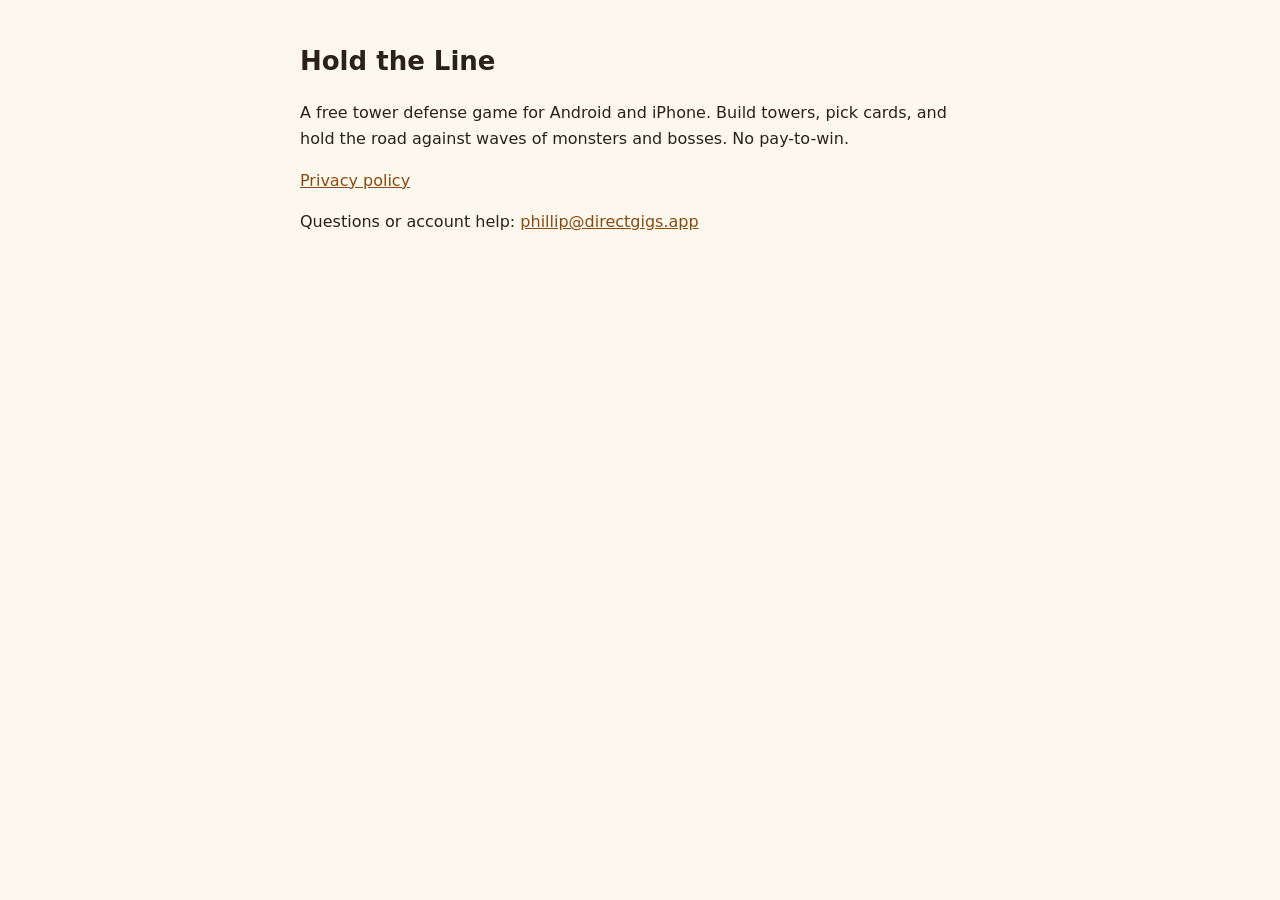
==== index.html @ 15d2a381 "Privacy policy: World chat, bug reports, transfer codes; add a home page Co-Authored-By: Claude Opus" ====
<!doctype html>
<html lang="en">
<head>
<meta charset="utf-8">
<meta name="viewport" content="width=device-width, initial-scale=1">
<title>Hold the Line</title>
<style>
  body { margin: 0; background: #fdf8ee; color: #2b2118; font: 16px/1.6 system-ui, sans-serif; }
  main { max-width: 680px; margin: 0 auto; padding: 24px 16px 48px; }
  h1 { font-size: 26px; }
  a { color: #8a4b12; }
</style>
</head>
<body>
<main>
<h1>Hold the Line</h1>
<p>A free tower defense game for Android and iPhone. Build towers, pick cards, and hold the road against waves of monsters and bosses. No pay-to-win.</p>
<p><a href="privacy.html">Privacy policy</a></p>
<p>Questions or account help: <a href="mailto:phillip@directgigs.app">phillip@directgigs.app</a></p>
</main>
</body>
</html>
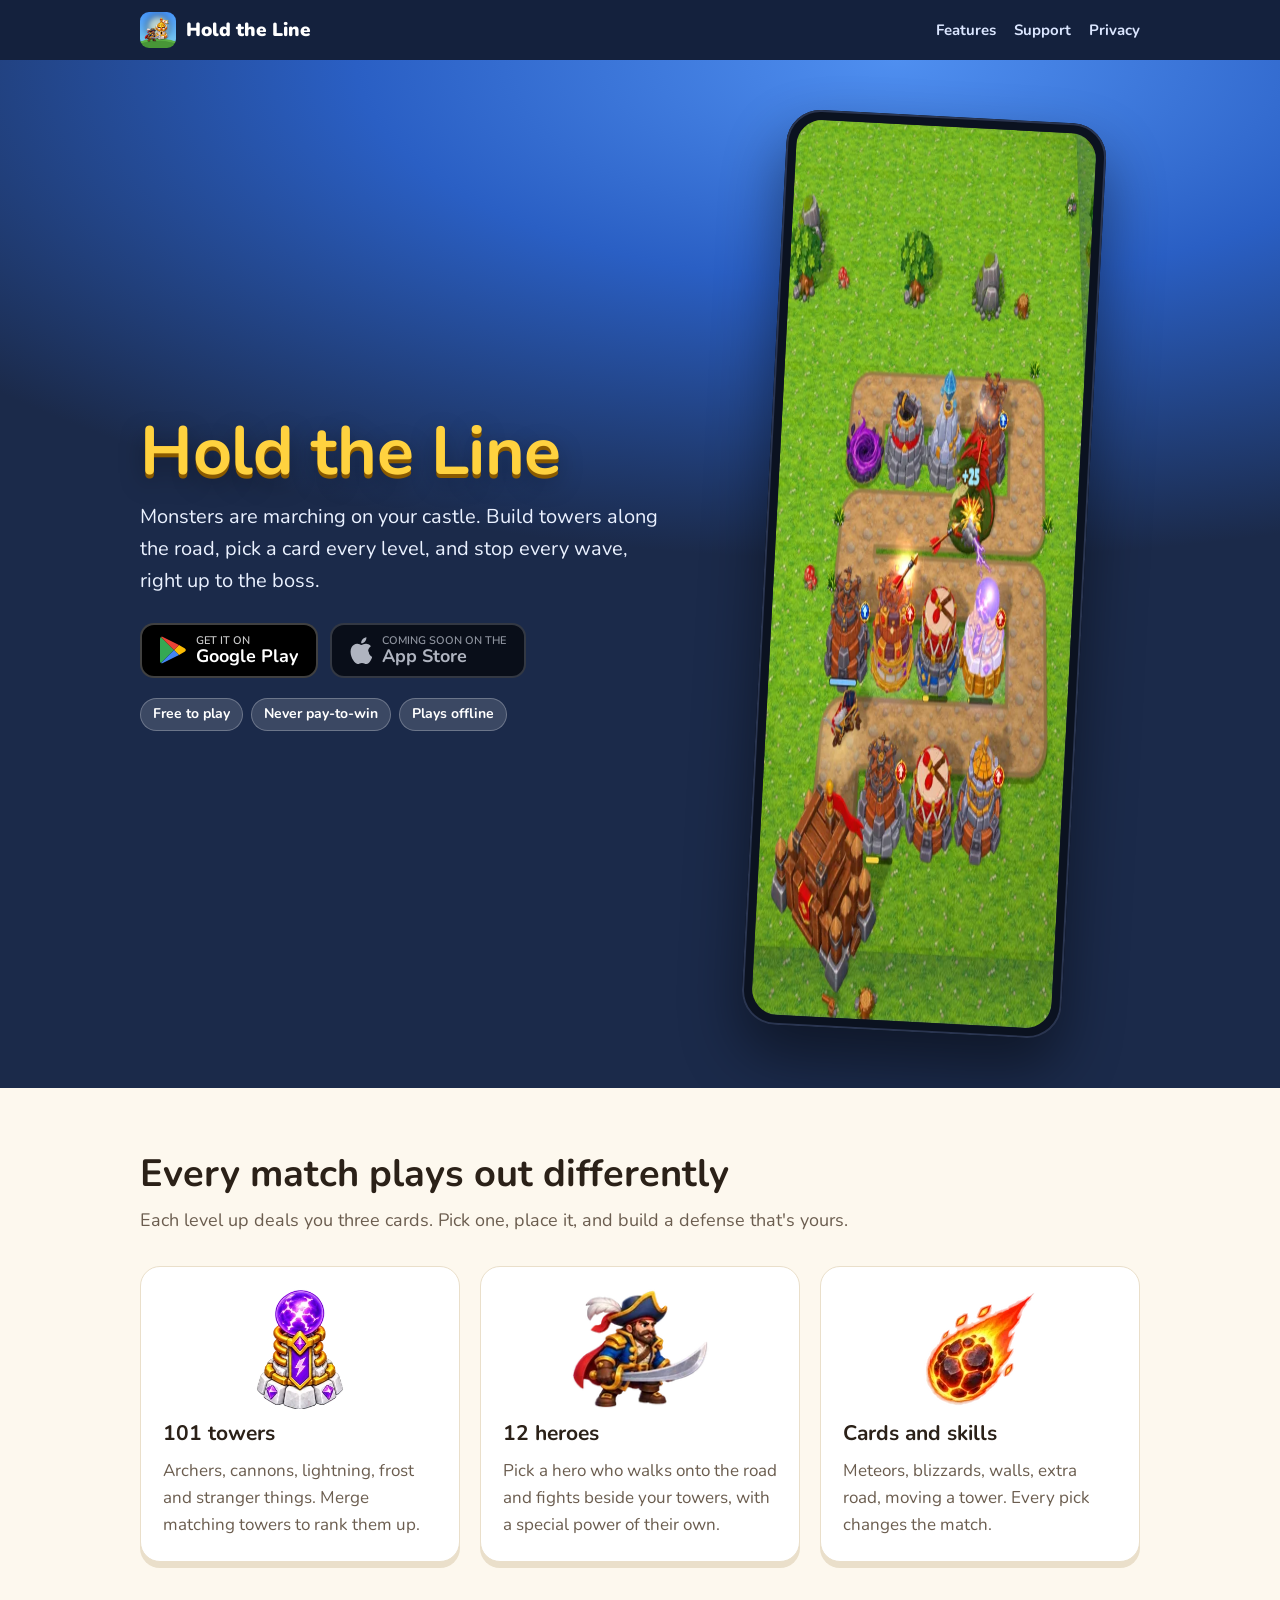
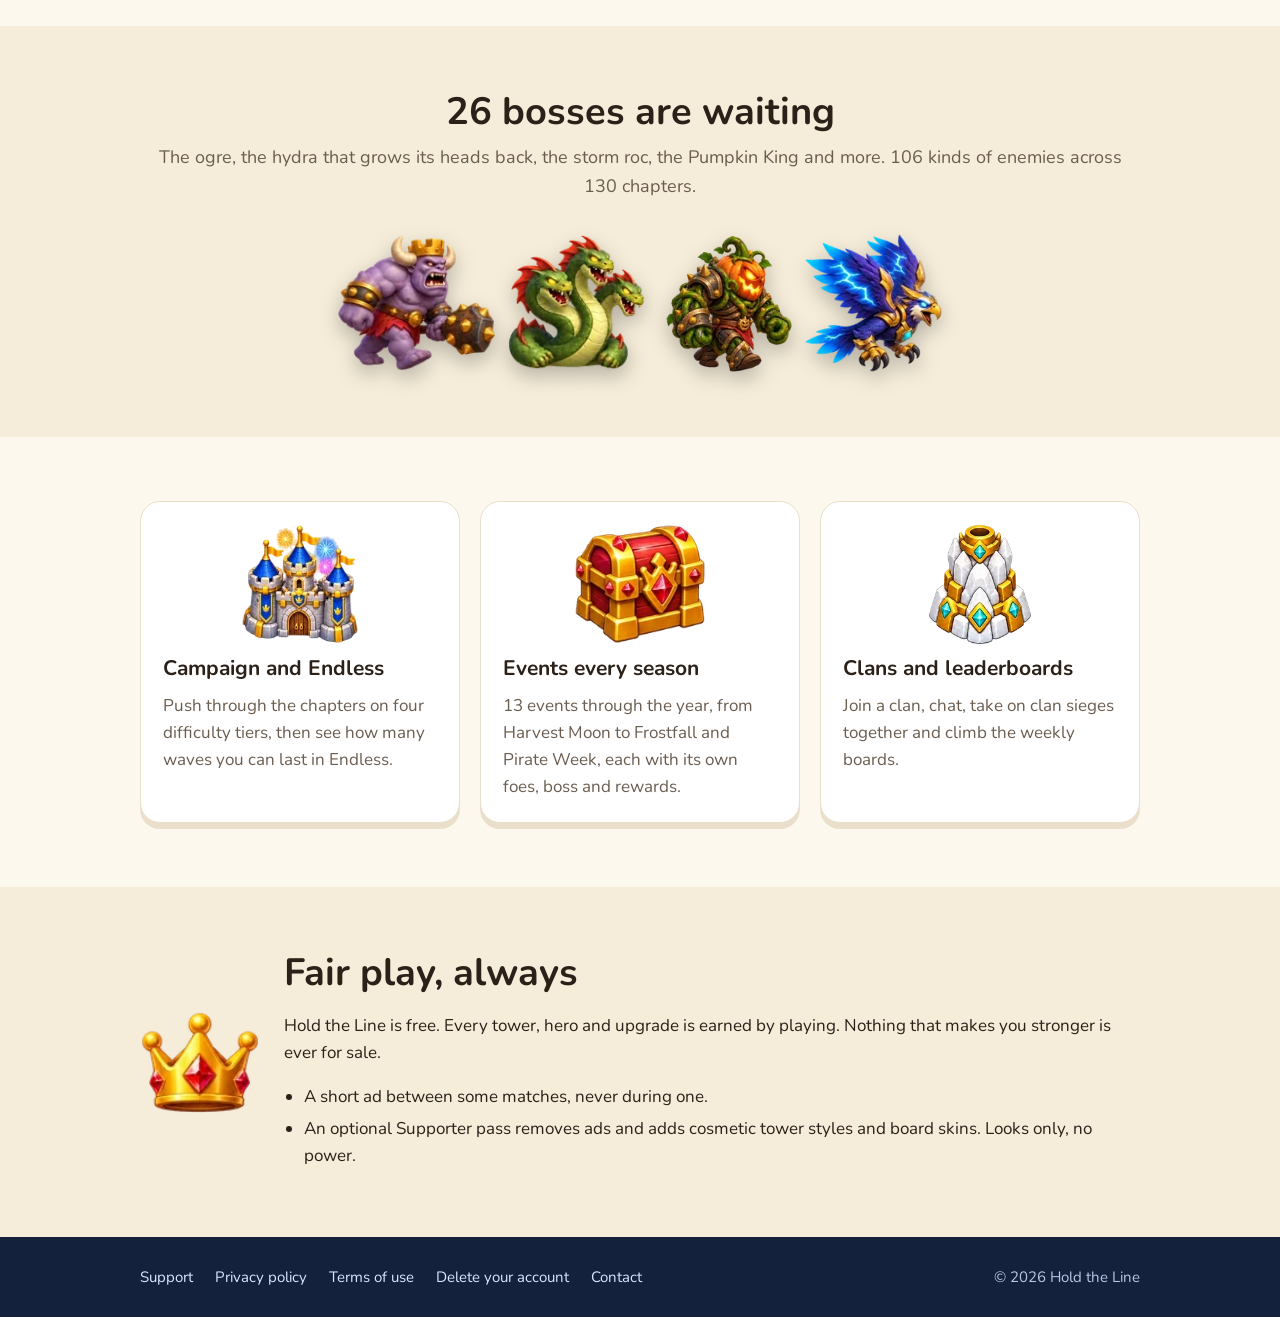
==== commit fb3216eb: "Game website: home page, support, terms, account deletion, app-ads.txt Co-Authored-By: Claude Opus 5" ====
--- a/index.html
+++ b/index.html
@@ -3,20 +3,135 @@
 <head>
 <meta charset="utf-8">
 <meta name="viewport" content="width=device-width, initial-scale=1">
-<title>Hold the Line</title>
-<style>
-  body { margin: 0; background: #fdf8ee; color: #2b2118; font: 16px/1.6 system-ui, sans-serif; }
-  main { max-width: 680px; margin: 0 auto; padding: 24px 16px 48px; }
-  h1 { font-size: 26px; }
-  a { color: #8a4b12; }
-</style>
+<title>Hold the Line: Tower Defense</title>
+<meta name="description" content="Hold the Line is a free tower defense game for Android and iPhone. Build towers, pick cards, beat bosses. No pay-to-win.">
+<meta property="og:title" content="Hold the Line: Tower Defense">
+<meta property="og:description" content="Build towers, pick cards, beat bosses. Free, and never pay-to-win.">
+<meta property="og:image" content="img/icon.png">
+<link rel="icon" href="img/icon.png">
+<link rel="preconnect" href="https://fonts.googleapis.com">
+<link rel="stylesheet" href="https://fonts.googleapis.com/css2?family=Nunito:wght@600;700;800;900&display=swap">
+<link rel="stylesheet" href="style.css">
 </head>
 <body>
-<main>
-<h1>Hold the Line</h1>
-<p>A free tower defense game for Android and iPhone. Build towers, pick cards, and hold the road against waves of monsters and bosses. No pay-to-win.</p>
-<p><a href="privacy.html">Privacy policy</a></p>
-<p>Questions or account help: <a href="mailto:phillip@directgigs.app">phillip@directgigs.app</a></p>
-</main>
+<header class="top">
+  <div class="wrap">
+    <a class="brand" href="./"><img src="img/icon.png" alt="">Hold the Line</a>
+    <nav>
+      <a href="#features" class="hide-sm">Features</a>
+      <a href="support.html">Support</a>
+      <a href="privacy.html">Privacy</a>
+    </nav>
+  </div>
+</header>
+
+<section class="hero">
+  <div class="wrap">
+    <div>
+      <h1>Hold the Line</h1>
+      <p class="lead">Monsters are marching on your castle. Build towers along the road, pick a card every level, and stop every wave, right up to the boss.</p>
+      <div class="badges">
+        <a class="store" href="https://play.google.com/store/apps/details?id=app.directgigs.holdtheline">
+          <svg width="26" height="28" viewBox="0 0 26 28" aria-hidden="true"><path fill="#34A853" d="M1 1l13 13L1 27c-.6-.3-1-1-1-1.8V2.8C0 2 .4 1.3 1 1z"/><path fill="#FBBC04" d="M19 9l-5 5 5 5 5.6-3.2c1.6-.9 1.6-2.8 0-3.6z"/><path fill="#4285F4" d="M14 14L1 27c.5.3 1.2.3 1.9-.1L19 19z"/><path fill="#EA4335" d="M14 14L19 9 2.9 1.1C2.2.7 1.5.7 1 1z"/></svg>
+          <span><small>GET IT ON</small><b>Google Play</b></span>
+        </a>
+        <span class="store soon">
+          <svg width="22" height="27" viewBox="0 0 22 27" aria-hidden="true"><path fill="#fff" d="M18.2 14.3c0-3.3 2.7-4.9 2.8-5-1.5-2.2-3.9-2.5-4.7-2.6-2-.2-3.9 1.2-4.9 1.2s-2.6-1.2-4.3-1.1C4.900 6.800 2.900 8.100 1.700 10.100c-2.400 4.100-.6 10.200 1.700 13.500 1.100 1.600 2.500 3.400 4.200 3.400 1.700-.1 2.300-1.100 4.400-1.100s2.600 1.100 4.400 1.100c1.800 0 3-1.700 4.100-3.300 1.300-1.900 1.800-3.700 1.800-3.800-.1 0-3.500-1.300-3.600-5.200zM15 4.400c.9-1.100 1.500-2.600 1.400-4.100-1.300.1-2.900.9-3.800 2-.8.900-1.600 2.500-1.400 3.900 1.400.1 2.900-.7 3.800-1.800z"/></svg>
+          <span><small>COMING SOON ON THE</small><b>App Store</b></span>
+        </span>
+      </div>
+      <div class="chips">
+        <span class="chip">Free to play</span>
+        <span class="chip">Never pay-to-win</span>
+        <span class="chip">Plays offline</span>
+      </div>
+    </div>
+    <div class="phone"><img src="img/gameplay.webp" alt="A match in Hold the Line: towers along a winding road, firing at a hydra boss" width="620" height="896"></div>
+  </div>
+</section>
+
+<section class="band" id="features">
+  <div class="wrap">
+    <h2>Every match plays out differently</h2>
+    <p class="sub">Each level up deals you three cards. Pick one, place it, and build a defense that's yours.</p>
+    <div class="grid3">
+      <div class="card">
+        <div class="art"><img src="img/tower-storm-t3.webp" alt=""></div>
+        <h3>101 towers</h3>
+        <p>Archers, cannons, lightning, frost and stranger things. Merge matching towers to rank them up.</p>
+      </div>
+      <div class="card">
+        <div class="art"><img src="img/hero-rook-idle.webp" alt=""></div>
+        <h3>12 heroes</h3>
+        <p>Pick a hero who walks onto the road and fights beside your towers, with a special power of their own.</p>
+      </div>
+      <div class="card">
+        <div class="art"><img src="img/card-meteor.webp" alt=""></div>
+        <h3>Cards and skills</h3>
+        <p>Meteors, blizzards, walls, extra road, moving a tower. Every pick changes the match.</p>
+      </div>
+    </div>
+  </div>
+</section>
+
+<section class="band alt">
+  <div class="wrap" style="text-align:center">
+    <h2>26 bosses are waiting</h2>
+    <p class="sub">The ogre, the hydra that grows its heads back, the storm roc, the Pumpkin King and more. 106 kinds of enemies across 130 chapters.</p>
+    <div class="lineup">
+      <img src="img/boss-ogre-walk-1.webp" alt="Grumbold the Ogre">
+      <img src="img/boss-hydra-walk-1.webp" alt="The Bog Hydra">
+      <img src="img/boss-pumpkinking-walk-1.webp" alt="The Pumpkin King">
+      <img src="img/boss-stormroc-walk-1.webp" alt="The Storm Roc">
+    </div>
+  </div>
+</section>
+
+<section class="band">
+  <div class="wrap">
+    <div class="grid3">
+      <div class="card">
+        <div class="art"><img src="img/castle-victory.webp" alt=""></div>
+        <h3>Campaign and Endless</h3>
+        <p>Push through the chapters on four difficulty tiers, then see how many waves you can last in Endless.</p>
+      </div>
+      <div class="card">
+        <div class="art"><img src="img/chest-gold.webp" alt=""></div>
+        <h3>Events every season</h3>
+        <p>13 events through the year, from Harvest Moon to Frostfall and Pirate Week, each with its own foes, boss and rewards.</p>
+      </div>
+      <div class="card">
+        <div class="art"><img src="img/tower-frost-t3.webp" alt=""></div>
+        <h3>Clans and leaderboards</h3>
+        <p>Join a clan, chat, take on clan sieges together and climb the weekly boards.</p>
+      </div>
+    </div>
+  </div>
+</section>
+
+<section class="band alt">
+  <div class="wrap fair">
+    <img src="img/icon-crown.webp" alt="">
+    <div>
+      <h2>Fair play, always</h2>
+      <p>Hold the Line is free. Every tower, hero and upgrade is earned by playing. Nothing that makes you stronger is ever for sale.</p>
+      <ul>
+        <li>A short ad between some matches, never during one.</li>
+        <li>An optional Supporter pass removes ads and adds cosmetic tower styles and board skins. Looks only, no power.</li>
+      </ul>
+    </div>
+  </div>
+</section>
+
+<footer>
+  <div class="wrap">
+    <a href="support.html">Support</a>
+    <a href="privacy.html">Privacy policy</a>
+    <a href="terms.html">Terms of use</a>
+    <a href="delete-account.html">Delete your account</a>
+    <a href="mailto:phillip@directgigs.app">Contact</a>
+    <span class="copy">&copy; 2026 Hold the Line</span>
+  </div>
+</footer>
 </body>
 </html>
--- a/style.css
+++ b/style.css
@@ -0,0 +1,118 @@
+:root {
+  --navy: #14213d;
+  --navy-2: #1b2a4a;
+  --sky: #3f7fe0;
+  --gold: #ffd23f;
+  --gold-dark: #c98a12;
+  --cream: #fdf8ee;
+  --ink: #2b2118;
+  --muted: #6b5d4f;
+  --green: #4caf50;
+  --card: #ffffff;
+  --line: #eadfca;
+}
+
+* { box-sizing: border-box; }
+html { -webkit-text-size-adjust: 100%; }
+body {
+  margin: 0;
+  background: var(--cream);
+  color: var(--ink);
+  font: 17px/1.6 "Nunito", system-ui, -apple-system, "Segoe UI", sans-serif;
+}
+img { max-width: 100%; display: block; }
+a { color: #8a4b12; }
+
+.wrap { max-width: 1040px; margin: 0 auto; padding: 0 20px; }
+
+/* Header */
+.top {
+  background: var(--navy);
+  color: #fff;
+  position: sticky; top: 0; z-index: 10;
+}
+.top .wrap { display: flex; align-items: center; gap: 14px; height: 60px; }
+.brand { display: flex; align-items: center; gap: 10px; color: #fff; text-decoration: none; font-weight: 900; font-size: 19px; }
+.brand img { width: 36px; height: 36px; border-radius: 9px; }
+.top nav { margin-left: auto; display: flex; gap: 18px; }
+.top nav a { color: #dbe6ff; text-decoration: none; font-weight: 700; font-size: 15px; }
+.top nav a:hover { color: var(--gold); }
+
+/* Hero */
+.hero {
+  background: radial-gradient(1200px 500px at 70% 0%, #4f8ff0 0%, #2a5fc4 45%, var(--navy-2) 100%);
+  color: #fff;
+  overflow: hidden;
+}
+.hero .wrap { display: grid; grid-template-columns: 1.1fr 0.9fr; gap: 40px; align-items: center; padding-top: 56px; padding-bottom: 56px; }
+.hero h1 {
+  font-size: clamp(40px, 7vw, 68px); line-height: 1.02; margin: 0 0 14px;
+  color: var(--gold); text-shadow: 0 4px 0 #8a5a00, 0 8px 24px rgba(0,0,0,.35);
+  letter-spacing: -0.5px;
+}
+.hero p.lead { font-size: 20px; margin: 0 0 26px; color: #eaf1ff; max-width: 30em; }
+.badges { display: flex; flex-wrap: wrap; gap: 12px; align-items: center; }
+.store {
+  display: inline-flex; align-items: center; gap: 10px; padding: 10px 18px; border-radius: 14px;
+  background: #000; color: #fff; text-decoration: none; font-weight: 800; border: 2px solid rgba(255,255,255,.25);
+}
+.store small { display: block; font-weight: 600; font-size: 11px; opacity: .8; line-height: 1.1; }
+.store b { display: block; font-size: 18px; line-height: 1.1; }
+.store.soon { opacity: .65; pointer-events: none; }
+.chips { display: flex; flex-wrap: wrap; gap: 8px; margin-top: 20px; }
+.chip { background: rgba(255,255,255,.14); border: 1px solid rgba(255,255,255,.25); padding: 4px 12px; border-radius: 999px; font-size: 14px; font-weight: 700; }
+.phone {
+  justify-self: center; width: min(320px, 80vw);
+  border-radius: 34px; padding: 10px; background: #0b1220;
+  box-shadow: 0 30px 60px rgba(0,0,0,.45), inset 0 0 0 2px #2a3550;
+  transform: rotate(3deg);
+}
+.phone img { border-radius: 26px; }
+
+/* Sections */
+section.band { padding: 64px 0; }
+section.band.alt { background: #f5ecd9; }
+h2 { font-size: clamp(28px, 4vw, 38px); margin: 0 0 10px; line-height: 1.15; }
+.sub { color: var(--muted); margin: 0 0 32px; font-size: 18px; }
+.grid3 { display: grid; grid-template-columns: repeat(3, 1fr); gap: 20px; }
+.card {
+  background: var(--card); border: 1px solid var(--line); border-radius: 20px; padding: 22px;
+  box-shadow: 0 6px 0 var(--line);
+}
+.card .art { height: 120px; display: grid; place-items: center; margin-bottom: 8px; }
+.card .art img { max-height: 120px; width: auto; }
+.card h3 { margin: 4px 0 6px; font-size: 21px; }
+.card p { margin: 0; color: var(--muted); }
+
+.lineup { display: flex; justify-content: center; align-items: flex-end; gap: 10px; flex-wrap: wrap; margin-top: 8px; }
+.lineup img { height: 140px; width: auto; filter: drop-shadow(0 8px 10px rgba(0,0,0,.25)); }
+
+.fair { display: grid; grid-template-columns: auto 1fr; gap: 24px; align-items: center; }
+.fair img { width: 120px; }
+.fair ul { margin: 10px 0 0; padding-left: 20px; }
+.fair li { margin: 4px 0; }
+
+/* Plain pages (privacy, terms, support) */
+main.doc { max-width: 720px; margin: 0 auto; padding: 32px 20px 64px; }
+main.doc h1 { font-size: 32px; margin: 0 0 6px; }
+main.doc h2 { font-size: 22px; margin: 30px 0 8px; }
+main.doc .meta { color: var(--muted); margin: 0 0 20px; }
+details { background: #fff; border: 1px solid var(--line); border-radius: 14px; padding: 12px 16px; margin: 10px 0; }
+summary { font-weight: 800; cursor: pointer; }
+
+/* Footer */
+footer { background: var(--navy); color: #b9c6e4; padding: 28px 0; font-size: 15px; }
+footer .wrap { display: flex; flex-wrap: wrap; gap: 14px 22px; align-items: center; }
+footer a { color: #dbe6ff; text-decoration: none; }
+footer a:hover { color: var(--gold); }
+footer .copy { margin-left: auto; }
+
+@media (max-width: 760px) {
+  .hero .wrap { grid-template-columns: 1fr; padding-top: 36px; }
+  .phone { transform: none; }
+  .grid3 { grid-template-columns: 1fr; }
+  .top nav { gap: 12px; }
+  .top nav a.hide-sm { display: none; }
+  .fair { grid-template-columns: 1fr; }
+  footer .copy { margin-left: 0; }
+}
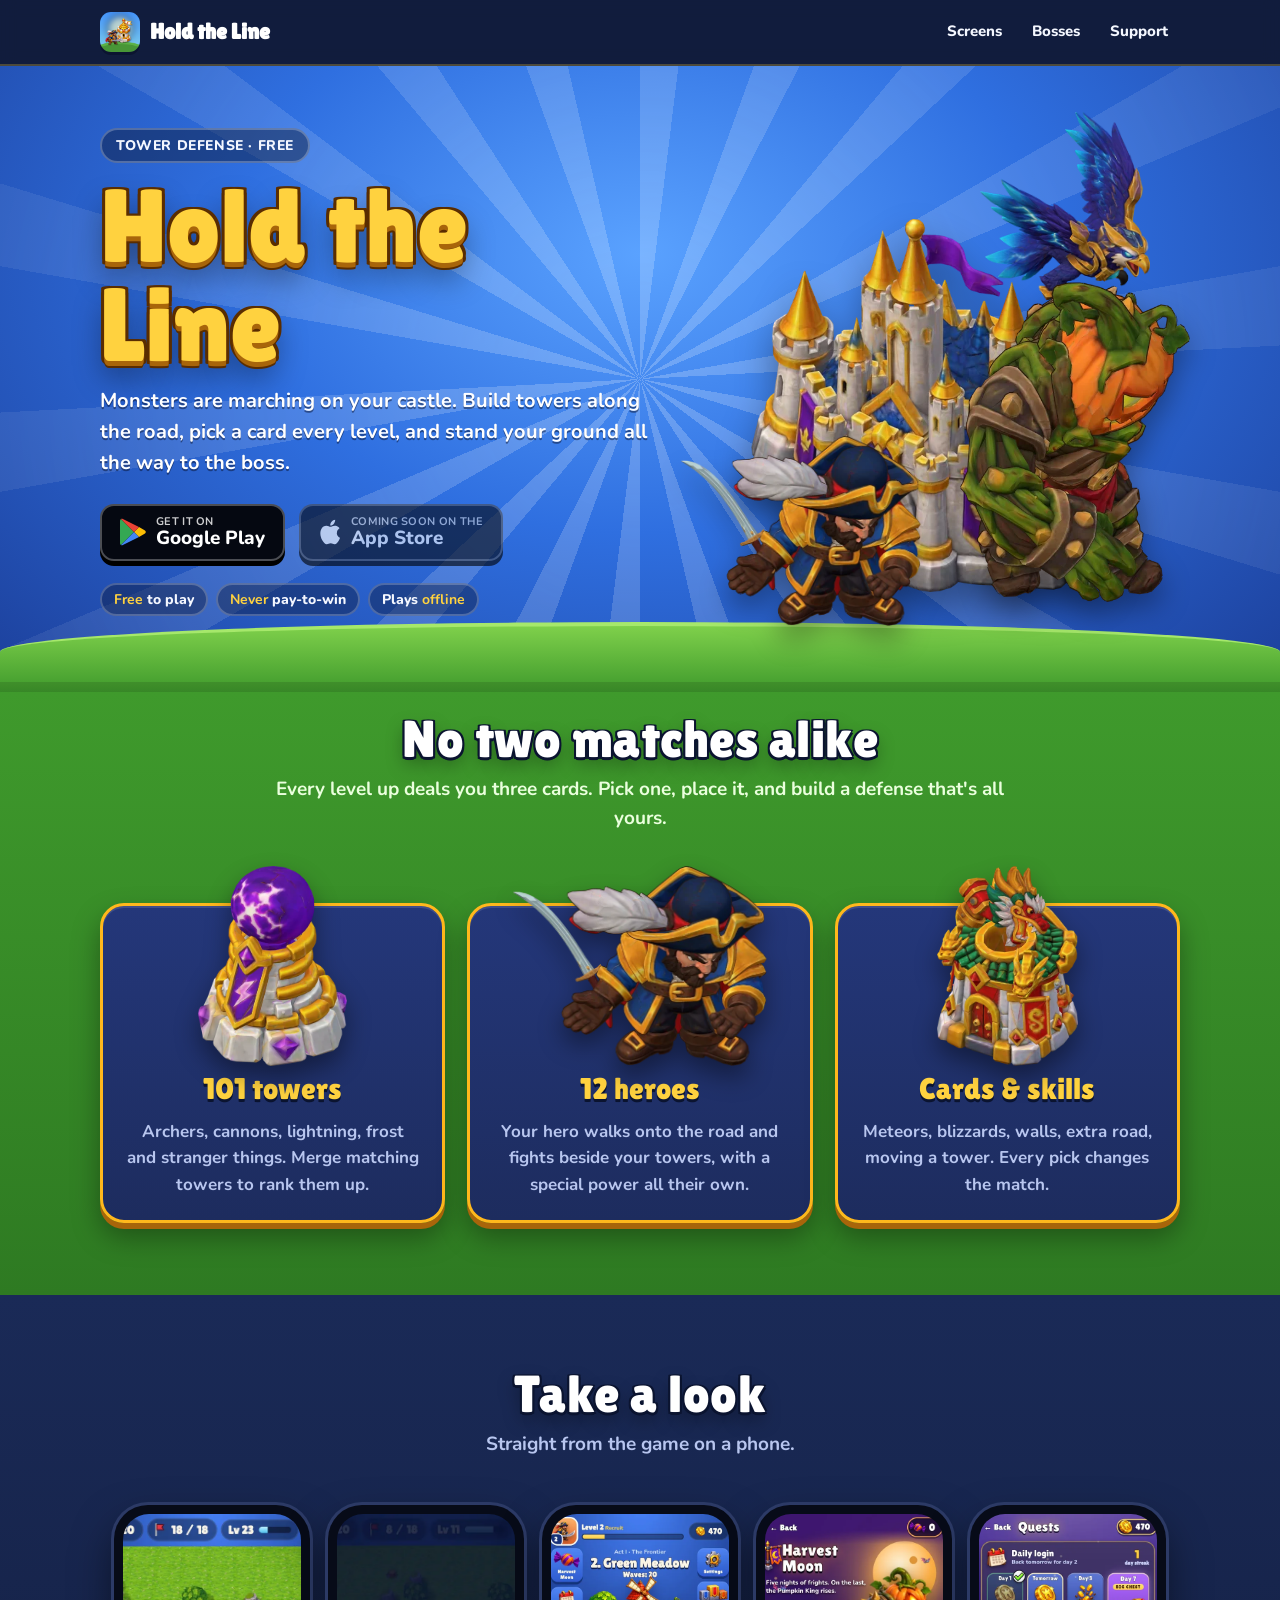
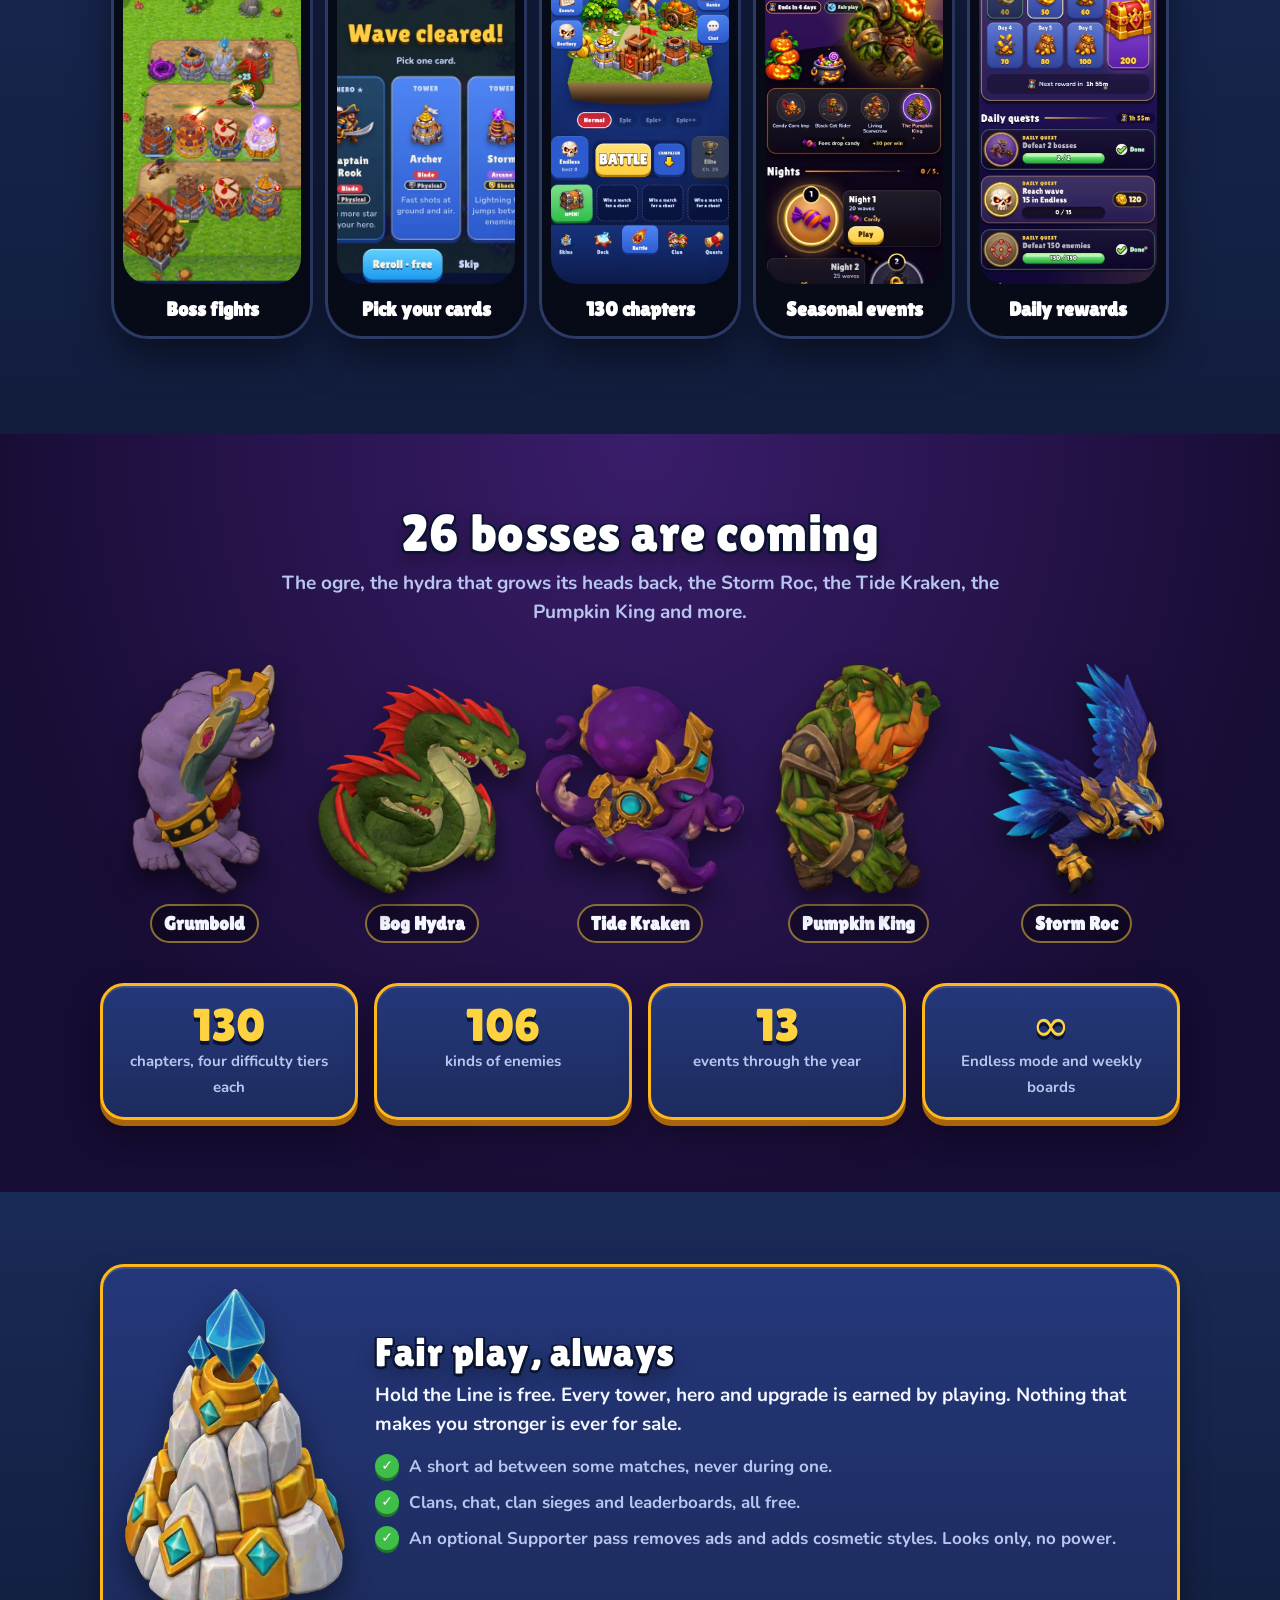
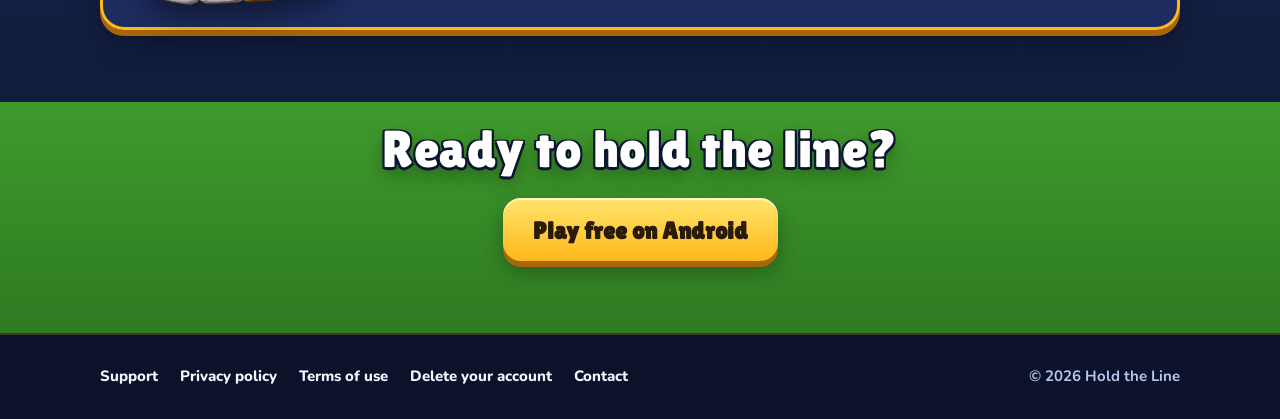
==== commit 01d619e0: "Website redesign in the game's style Sky rays and outlined gold Lilita lettering like the game's men" ====
--- a/index.html
+++ b/index.html
@@ -4,13 +4,16 @@
 <meta charset="utf-8">
 <meta name="viewport" content="width=device-width, initial-scale=1">
 <title>Hold the Line: Tower Defense</title>
-<meta name="description" content="Hold the Line is a free tower defense game for Android and iPhone. Build towers, pick cards, beat bosses. No pay-to-win.">
+<meta name="description" content="Hold the Line is a free tower defense game for Android and iPhone. Build towers, pick cards, beat bosses. Never pay-to-win.">
 <meta property="og:title" content="Hold the Line: Tower Defense">
 <meta property="og:description" content="Build towers, pick cards, beat bosses. Free, and never pay-to-win.">
-<meta property="og:image" content="img/icon.png">
+<meta property="og:image" content="https://holdthelinetd.com/img/icon.png">
+<meta name="theme-color" content="#121d3d">
 <link rel="icon" href="img/icon.png">
+<link rel="apple-touch-icon" href="img/icon.png">
 <link rel="preconnect" href="https://fonts.googleapis.com">
-<link rel="stylesheet" href="https://fonts.googleapis.com/css2?family=Nunito:wght@600;700;800;900&display=swap">
+<link rel="preconnect" href="https://fonts.gstatic.com" crossorigin>
+<link rel="stylesheet" href="https://fonts.googleapis.com/css2?family=Lilita+One&family=Nunito:wght@600;700;800;900&display=swap">
 <link rel="stylesheet" href="style.css">
 </head>
 <body>
@@ -18,107 +21,132 @@
   <div class="wrap">
     <a class="brand" href="./"><img src="img/icon.png" alt="">Hold the Line</a>
     <nav>
-      <a href="#features" class="hide-sm">Features</a>
+      <a href="#screens" class="hide-sm">Screens</a>
+      <a href="#bosses" class="hide-sm">Bosses</a>
       <a href="support.html">Support</a>
-      <a href="privacy.html">Privacy</a>
     </nav>
   </div>
 </header>
 
 <section class="hero">
+  <div class="rays" aria-hidden="true"></div>
   <div class="wrap">
     <div>
+      <span class="kicker">Tower defense · Free</span>
       <h1>Hold the Line</h1>
-      <p class="lead">Monsters are marching on your castle. Build towers along the road, pick a card every level, and stop every wave, right up to the boss.</p>
-      <div class="badges">
+      <p class="lead">Monsters are marching on your castle. Build towers along the road, pick a card every level, and stand your ground all the way to the boss.</p>
+      <div class="cta">
         <a class="store" href="https://play.google.com/store/apps/details?id=app.directgigs.holdtheline">
           <svg width="26" height="28" viewBox="0 0 26 28" aria-hidden="true"><path fill="#34A853" d="M1 1l13 13L1 27c-.6-.3-1-1-1-1.8V2.8C0 2 .4 1.3 1 1z"/><path fill="#FBBC04" d="M19 9l-5 5 5 5 5.6-3.2c1.6-.9 1.6-2.8 0-3.6z"/><path fill="#4285F4" d="M14 14L1 27c.5.3 1.2.3 1.9-.1L19 19z"/><path fill="#EA4335" d="M14 14L19 9 2.9 1.1C2.2.7 1.5.7 1 1z"/></svg>
           <span><small>GET IT ON</small><b>Google Play</b></span>
         </a>
-        <span class="store soon">
-          <svg width="22" height="27" viewBox="0 0 22 27" aria-hidden="true"><path fill="#fff" d="M18.2 14.3c0-3.3 2.7-4.9 2.8-5-1.5-2.2-3.9-2.5-4.7-2.6-2-.2-3.9 1.2-4.9 1.2s-2.6-1.2-4.3-1.1C4.900 6.800 2.900 8.100 1.700 10.100c-2.400 4.100-.6 10.200 1.700 13.500 1.100 1.600 2.500 3.400 4.200 3.400 1.700-.1 2.300-1.100 4.400-1.100s2.600 1.100 4.400 1.100c1.800 0 3-1.700 4.100-3.300 1.300-1.900 1.800-3.700 1.800-3.800-.1 0-3.500-1.300-3.600-5.200zM15 4.400c.9-1.100 1.500-2.600 1.400-4.100-1.300.1-2.900.9-3.800 2-.8.900-1.600 2.500-1.400 3.900 1.400.1 2.900-.7 3.800-1.800z"/></svg>
+        <span class="store soon" title="Coming soon">
+          <svg width="22" height="26" viewBox="0 0 384 470" aria-hidden="true"><path fill="#fff" d="M318 250c-1-56 46-83 48-84-26-38-67-44-81-44-35-3-67 20-85 20-17 0-44-20-73-19-37 1-72 22-91 56-39 68-10 168 28 223 18 27 40 57 69 56 28-1 38-18 72-18 33 0 43 18 72 17 30 0 49-27 67-54 21-31 30-61 30-62-1 0-58-22-59-87zM262 85c15-19 26-44 23-70-22 1-49 15-65 34-14 16-27 43-23 68 25 2 50-13 65-32z"/></svg>
           <span><small>COMING SOON ON THE</small><b>App Store</b></span>
         </span>
       </div>
       <div class="chips">
-        <span class="chip">Free to play</span>
-        <span class="chip">Never pay-to-win</span>
-        <span class="chip">Plays offline</span>
+        <span class="chip"><b>Free</b> to play</span>
+        <span class="chip"><b>Never</b> pay-to-win</span>
+        <span class="chip">Plays <b>offline</b></span>
       </div>
     </div>
-    <div class="phone"><img src="img/gameplay.webp" alt="A match in Hold the Line: towers along a winding road, firing at a hydra boss" width="620" height="896"></div>
+    <div class="stage" aria-hidden="true">
+      <img class="roc float c" src="img/boss-stormroc.webp" alt="">
+      <img class="castle float" src="img/castle-3.webp" alt="">
+      <img class="hero-c float b" src="img/hero-rook.webp" alt="">
+      <img class="boss-c float" src="img/boss-pumpkinking.webp" alt="">
+    </div>
   </div>
+  <div class="grassline"></div>
 </section>
 
-<section class="band" id="features">
+<section class="band grass">
   <div class="wrap">
-    <h2>Every match plays out differently</h2>
-    <p class="sub">Each level up deals you three cards. Pick one, place it, and build a defense that's yours.</p>
-    <div class="grid3">
-      <div class="card">
-        <div class="art"><img src="img/tower-storm-t3.webp" alt=""></div>
+    <div class="head">
+      <h2 class="g">No two matches alike</h2>
+      <p>Every level up deals you three cards. Pick one, place it, and build a defense that's all yours.</p>
+    </div>
+    <div class="grid3 lift">
+      <div class="panel feat">
+        <div class="art"><img src="img/tower-storm-t3.webp" alt="Storm tower"></div>
         <h3>101 towers</h3>
         <p>Archers, cannons, lightning, frost and stranger things. Merge matching towers to rank them up.</p>
       </div>
-      <div class="card">
-        <div class="art"><img src="img/hero-rook-idle.webp" alt=""></div>
+      <div class="panel feat">
+        <div class="art"><img src="img/hero-rook.webp" alt="Captain Rook"></div>
         <h3>12 heroes</h3>
-        <p>Pick a hero who walks onto the road and fights beside your towers, with a special power of their own.</p>
+        <p>Your hero walks onto the road and fights beside your towers, with a special power all their own.</p>
       </div>
-      <div class="card">
-        <div class="art"><img src="img/card-meteor.webp" alt=""></div>
-        <h3>Cards and skills</h3>
+      <div class="panel feat">
+        <div class="art"><img src="img/tower-dragongate-t3.webp" alt="Dragon Gate tower"></div>
+        <h3>Cards &amp; skills</h3>
         <p>Meteors, blizzards, walls, extra road, moving a tower. Every pick changes the match.</p>
       </div>
     </div>
   </div>
 </section>
 
-<section class="band alt">
-  <div class="wrap" style="text-align:center">
-    <h2>26 bosses are waiting</h2>
-    <p class="sub">The ogre, the hydra that grows its heads back, the storm roc, the Pumpkin King and more. 106 kinds of enemies across 130 chapters.</p>
-    <div class="lineup">
-      <img src="img/boss-ogre-walk-1.webp" alt="Grumbold the Ogre">
-      <img src="img/boss-hydra-walk-1.webp" alt="The Bog Hydra">
-      <img src="img/boss-pumpkinking-walk-1.webp" alt="The Pumpkin King">
-      <img src="img/boss-stormroc-walk-1.webp" alt="The Storm Roc">
+<section class="band deep" id="screens">
+  <div class="wrap">
+    <div class="head">
+      <h2 class="g">Take a look</h2>
+      <p>Straight from the game on a phone.</p>
+    </div>
+    <div class="phones">
+      <figure class="phone"><img src="img/shots/boss.webp" alt="A boss fight on the last wave" loading="lazy"><figcaption>Boss fights</figcaption></figure>
+      <figure class="phone"><img src="img/shots/cards.webp" alt="Picking one of three cards after a wave" loading="lazy"><figcaption>Pick your cards</figcaption></figure>
+      <figure class="phone"><img src="img/shots/menu.webp" alt="The main menu with the Green Meadow chapter" loading="lazy"><figcaption>130 chapters</figcaption></figure>
+      <figure class="phone"><img src="img/shots/event.webp" alt="The Harvest Moon event" loading="lazy"><figcaption>Seasonal events</figcaption></figure>
+      <figure class="phone"><img src="img/shots/quests.webp" alt="Daily login rewards and quests" loading="lazy"><figcaption>Daily rewards</figcaption></figure>
     </div>
   </div>
 </section>
 
-<section class="band">
+<section class="band night" id="bosses">
   <div class="wrap">
-    <div class="grid3">
-      <div class="card">
-        <div class="art"><img src="img/castle-victory.webp" alt=""></div>
-        <h3>Campaign and Endless</h3>
-        <p>Push through the chapters on four difficulty tiers, then see how many waves you can last in Endless.</p>
-      </div>
-      <div class="card">
-        <div class="art"><img src="img/chest-gold.webp" alt=""></div>
-        <h3>Events every season</h3>
-        <p>13 events through the year, from Harvest Moon to Frostfall and Pirate Week, each with its own foes, boss and rewards.</p>
-      </div>
-      <div class="card">
-        <div class="art"><img src="img/tower-frost-t3.webp" alt=""></div>
-        <h3>Clans and leaderboards</h3>
-        <p>Join a clan, chat, take on clan sieges together and climb the weekly boards.</p>
+    <div class="head">
+      <h2 class="g">26 bosses are coming</h2>
+      <p>The ogre, the hydra that grows its heads back, the Storm Roc, the Tide Kraken, the Pumpkin King and more.</p>
+    </div>
+    <div class="bosses">
+      <div class="boss"><img src="img/boss-ogre.webp" alt="Grumbold the Ogre" loading="lazy"><span>Grumbold</span></div>
+      <div class="boss"><img src="img/boss-hydra.webp" alt="The Bog Hydra" loading="lazy"><span>Bog Hydra</span></div>
+      <div class="boss"><img src="img/boss-kraken.webp" alt="The Tide Kraken" loading="lazy"><span>Tide Kraken</span></div>
+      <div class="boss"><img src="img/boss-pumpkinking.webp" alt="The Pumpkin King" loading="lazy"><span>Pumpkin King</span></div>
+      <div class="boss"><img src="img/boss-stormroc.webp" alt="The Storm Roc" loading="lazy"><span>Storm Roc</span></div>
+    </div>
+    <div class="stats">
+      <div class="panel stat"><b>130</b><span>chapters, four difficulty tiers each</span></div>
+      <div class="panel stat"><b>106</b><span>kinds of enemies</span></div>
+      <div class="panel stat"><b>13</b><span>events through the year</span></div>
+      <div class="panel stat"><b>∞</b><span>Endless mode and weekly boards</span></div>
+    </div>
+  </div>
+</section>
+
+<section class="band deep">
+  <div class="wrap">
+    <div class="panel fair">
+      <img src="img/tower-frost-t3.webp" alt="">
+      <div>
+        <h2 class="g" style="font-size:40px">Fair play, always</h2>
+        <p>Hold the Line is free. Every tower, hero and upgrade is earned by playing. Nothing that makes you stronger is ever for sale.</p>
+        <ul>
+          <li>A short ad between some matches, never during one.</li>
+          <li>Clans, chat, clan sieges and leaderboards, all free.</li>
+          <li>An optional Supporter pass removes ads and adds cosmetic styles. Looks only, no power.</li>
+        </ul>
       </div>
     </div>
   </div>
 </section>
 
-<section class="band alt">
-  <div class="wrap fair">
-    <img src="img/icon-crown.webp" alt="">
-    <div>
-      <h2>Fair play, always</h2>
-      <p>Hold the Line is free. Every tower, hero and upgrade is earned by playing. Nothing that makes you stronger is ever for sale.</p>
-      <ul>
-        <li>A short ad between some matches, never during one.</li>
-        <li>An optional Supporter pass removes ads and adds cosmetic tower styles and board skins. Looks only, no power.</li>
-      </ul>
+<section class="band grass final">
+  <div class="wrap">
+    <h2 class="g">Ready to hold the line?</h2>
+    <div class="cta">
+      <a class="btn" href="https://play.google.com/store/apps/details?id=app.directgigs.holdtheline">Play free on Android</a>
     </div>
   </div>
 </section>
--- a/style.css
+++ b/style.css
@@ -1,118 +1,259 @@
+/* Hold the Line website. Styled like the game's own menus: sky-blue
+   rays, Lilita One headings with a dark outline, navy panels edged in
+   gold, and chunky buttons with a pressed-down lip. */
 :root {
-  --navy: #14213d;
-  --navy-2: #1b2a4a;
-  --sky: #3f7fe0;
+  --sky-1: #5aa2ff;
+  --sky-2: #2f6fe0;
+  --sky-3: #1c3f9a;
+  --navy: #121d3d;
+  --navy-2: #1a2a57;
+  --panel: #1d2c5e;
+  --panel-2: #24377a;
   --gold: #ffd23f;
-  --gold-dark: #c98a12;
-  --cream: #fdf8ee;
-  --ink: #2b2118;
-  --muted: #6b5d4f;
-  --green: #4caf50;
-  --card: #ffffff;
-  --line: #eadfca;
+  --gold-2: #ffb81c;
+  --gold-dark: #a8650a;
+  --ink: #2a1a08;
+  --text: #f4f7ff;
+  --muted: #b8c6ef;
+  --grass-1: #7fd04b;
+  --grass-2: #3f9a2c;
+  --night-1: #3a1d6b;
+  --night-2: #170c33;
+  --display: "Lilita One", "Arial Rounded MT Bold", system-ui, sans-serif;
+  --body: "Nunito", system-ui, -apple-system, "Segoe UI", sans-serif;
 }
 
 * { box-sizing: border-box; }
-html { -webkit-text-size-adjust: 100%; }
+html { -webkit-text-size-adjust: 100%; scroll-behavior: smooth; }
 body {
   margin: 0;
-  background: var(--cream);
-  color: var(--ink);
-  font: 17px/1.6 "Nunito", system-ui, -apple-system, "Segoe UI", sans-serif;
+  background: var(--navy);
+  color: var(--text);
+  font: 700 17px/1.55 var(--body);
+  overflow-x: hidden;
 }
 img { max-width: 100%; display: block; }
-a { color: #8a4b12; }
-
-.wrap { max-width: 1040px; margin: 0 auto; padding: 0 20px; }
-
-/* Header */
+a { color: var(--gold); }
+.wrap { max-width: 1120px; margin: 0 auto; padding: 0 20px; }
+
+/* Outlined game lettering. */
+.gtitle, h2.g {
+  font-family: var(--display);
+  font-weight: 400;
+  letter-spacing: 0.5px;
+  color: #fff;
+  -webkit-text-stroke: 0;
+  text-shadow:
+    0 3px 0 #0b1430, 2px 2px 0 #0b1430, -2px 2px 0 #0b1430, 2px -1px 0 #0b1430, -2px -1px 0 #0b1430,
+    0 8px 18px rgba(0, 0, 0, 0.35);
+}
+
+/* ---------- top bar ---------- */
 .top {
-  background: var(--navy);
-  color: #fff;
-  position: sticky; top: 0; z-index: 10;
-}
-.top .wrap { display: flex; align-items: center; gap: 14px; height: 60px; }
-.brand { display: flex; align-items: center; gap: 10px; color: #fff; text-decoration: none; font-weight: 900; font-size: 19px; }
-.brand img { width: 36px; height: 36px; border-radius: 9px; }
-.top nav { margin-left: auto; display: flex; gap: 18px; }
-.top nav a { color: #dbe6ff; text-decoration: none; font-weight: 700; font-size: 15px; }
-.top nav a:hover { color: var(--gold); }
-
-/* Hero */
-.hero {
-  background: radial-gradient(1200px 500px at 70% 0%, #4f8ff0 0%, #2a5fc4 45%, var(--navy-2) 100%);
-  color: #fff;
-  overflow: hidden;
-}
-.hero .wrap { display: grid; grid-template-columns: 1.1fr 0.9fr; gap: 40px; align-items: center; padding-top: 56px; padding-bottom: 56px; }
-.hero h1 {
-  font-size: clamp(40px, 7vw, 68px); line-height: 1.02; margin: 0 0 14px;
-  color: var(--gold); text-shadow: 0 4px 0 #8a5a00, 0 8px 24px rgba(0,0,0,.35);
-  letter-spacing: -0.5px;
-}
-.hero p.lead { font-size: 20px; margin: 0 0 26px; color: #eaf1ff; max-width: 30em; }
-.badges { display: flex; flex-wrap: wrap; gap: 12px; align-items: center; }
+  position: sticky; top: 0; z-index: 20;
+  background: rgba(18, 29, 61, 0.92);
+  backdrop-filter: blur(8px);
+  border-bottom: 2px solid rgba(255, 210, 63, 0.25);
+}
+.top .wrap { display: flex; align-items: center; gap: 14px; height: 64px; }
+.brand { display: flex; align-items: center; gap: 10px; color: #fff; text-decoration: none; font-family: var(--display); font-size: 22px; }
+.brand img { width: 40px; height: 40px; border-radius: 11px; box-shadow: 0 3px 0 #0b1430; }
+.top nav { margin-left: auto; display: flex; gap: 6px; }
+.top nav a {
+  color: var(--text); text-decoration: none; font-weight: 800; font-size: 15px;
+  padding: 7px 12px; border-radius: 10px;
+}
+.top nav a:hover { background: rgba(255, 255, 255, 0.08); color: var(--gold); }
+
+/* ---------- buttons ---------- */
+.btn {
+  display: inline-flex; align-items: center; justify-content: center; gap: 10px;
+  font-family: var(--display); font-size: 24px; color: var(--ink); text-decoration: none;
+  padding: 14px 30px 12px; border-radius: 18px;
+  background: linear-gradient(#ffe46b, var(--gold-2));
+  box-shadow: 0 6px 0 var(--gold-dark), 0 10px 20px rgba(0, 0, 0, 0.3), inset 0 2px 0 rgba(255, 255, 255, 0.6);
+  transition: transform 0.08s, box-shadow 0.08s;
+}
+.btn:hover { transform: translateY(-1px); }
+.btn:active { transform: translateY(4px); box-shadow: 0 2px 0 var(--gold-dark), inset 0 2px 0 rgba(255, 255, 255, 0.6); }
 .store {
   display: inline-flex; align-items: center; gap: 10px; padding: 10px 18px; border-radius: 14px;
-  background: #000; color: #fff; text-decoration: none; font-weight: 800; border: 2px solid rgba(255,255,255,.25);
-}
-.store small { display: block; font-weight: 600; font-size: 11px; opacity: .8; line-height: 1.1; }
-.store b { display: block; font-size: 18px; line-height: 1.1; }
-.store.soon { opacity: .65; pointer-events: none; }
-.chips { display: flex; flex-wrap: wrap; gap: 8px; margin-top: 20px; }
-.chip { background: rgba(255,255,255,.14); border: 1px solid rgba(255,255,255,.25); padding: 4px 12px; border-radius: 999px; font-size: 14px; font-weight: 700; }
+  background: #050811; color: #fff; text-decoration: none; border: 2px solid rgba(255, 255, 255, 0.28);
+  box-shadow: 0 5px 0 #000;
+}
+.store small { display: block; font-weight: 700; font-size: 11px; opacity: 0.8; line-height: 1.1; letter-spacing: 0.3px; }
+.store b { display: block; font-size: 19px; line-height: 1.1; font-weight: 800; }
+.store.soon { opacity: 0.6; }
+
+/* ---------- hero ---------- */
+.hero {
+  position: relative; overflow: hidden; isolation: isolate;
+  background: radial-gradient(ellipse at 50% 30%, var(--sky-1) 0%, var(--sky-2) 45%, var(--sky-3) 100%);
+  padding: 46px 0 0;
+}
+.rays {
+  position: absolute; inset: -60%; z-index: -1; opacity: 0.22;
+  background: repeating-conic-gradient(from 0deg at 50% 50%, #fff 0deg 7deg, transparent 7deg 20deg);
+  animation: spin 90s linear infinite;
+  mask-image: radial-gradient(circle at 50% 50%, #000 0%, transparent 60%);
+  -webkit-mask-image: radial-gradient(circle at 50% 50%, #000 0%, transparent 60%);
+}
+@keyframes spin { to { transform: rotate(360deg); } }
+@media (prefers-reduced-motion: reduce) { .rays, .float { animation: none !important; } }
+
+.hero .wrap { display: grid; grid-template-columns: 1.05fr 0.95fr; gap: 30px; align-items: center; }
+.kicker {
+  display: inline-block; background: rgba(10, 20, 50, 0.45); border: 2px solid rgba(255, 255, 255, 0.25);
+  padding: 5px 14px; border-radius: 999px; font-weight: 800; font-size: 14px; letter-spacing: 0.6px; text-transform: uppercase;
+}
+.hero h1 {
+  margin: 14px 0 10px; line-height: 0.95; font-size: clamp(54px, 9vw, 104px);
+  font-family: var(--display); font-weight: 400; color: var(--gold);
+  text-shadow:
+    0 5px 0 var(--gold-dark), 3px 3px 0 #5a2d00, -3px 3px 0 #5a2d00, 3px -2px 0 #5a2d00, -3px -2px 0 #5a2d00,
+    0 7px 0 #5a2d00, 0 16px 30px rgba(0, 0, 0, 0.4);
+}
+.hero .lead { font-size: 20px; max-width: 30em; margin: 0 0 26px; color: #fff; text-shadow: 0 2px 0 rgba(10, 20, 50, 0.5); }
+.cta { display: flex; flex-wrap: wrap; gap: 14px; align-items: center; }
+.chips { display: flex; flex-wrap: wrap; gap: 8px; margin-top: 22px; }
+.chip {
+  background: rgba(10, 20, 50, 0.4); border: 2px solid rgba(255, 255, 255, 0.22);
+  padding: 4px 12px; border-radius: 999px; font-size: 14px; font-weight: 800;
+}
+.chip b { color: var(--gold); }
+
+.stage { position: relative; height: 520px; }
+.stage .castle { position: absolute; left: 50%; bottom: 40px; width: 360px; transform: translateX(-50%); filter: drop-shadow(0 18px 18px rgba(0, 0, 0, 0.35)); }
+.stage .hero-c { position: absolute; left: 0; bottom: 6px; width: 240px; filter: drop-shadow(0 14px 14px rgba(0, 0, 0, 0.35)); }
+.stage .boss-c { position: absolute; right: -10px; bottom: 30px; width: 230px; filter: drop-shadow(0 14px 14px rgba(0, 0, 0, 0.35)); }
+.stage .roc { position: absolute; right: 30px; top: 0; width: 170px; }
+.float { animation: bob 4s ease-in-out infinite; }
+.float.b { animation-delay: -1.3s; }
+.float.c { animation-delay: -2.6s; }
+@keyframes bob { 50% { transform: translateY(-10px); } }
+.stage .castle.float { animation-name: bobc; }
+@keyframes bobc { 0%, 100% { transform: translateX(-50%); } 50% { transform: translateX(-50%) translateY(-8px); } }
+
+.grassline {
+  height: 70px; margin-top: -10px;
+  background: linear-gradient(var(--grass-1), var(--grass-2));
+  border-top: 4px solid #a6e86b;
+  box-shadow: inset 0 -10px 0 rgba(0, 0, 0, 0.12);
+  border-radius: 50% 50% 0 0 / 30px 30px 0 0;
+}
+
+/* ---------- sections ---------- */
+section.band { padding: 72px 0; position: relative; }
+section.band.grass { background: linear-gradient(var(--grass-2), #2e7a22); padding-top: 20px; }
+section.band.night { background: radial-gradient(ellipse at 50% 0%, var(--night-1), var(--night-2) 75%); }
+section.band.deep { background: linear-gradient(var(--navy-2), var(--navy)); }
+.head { text-align: center; margin: 0 auto 36px; max-width: 760px; }
+h2.g { font-size: clamp(34px, 5vw, 52px); margin: 0 0 8px; line-height: 1.05; }
+.head p { margin: 0; color: var(--muted); font-size: 19px; }
+.grass .head p { color: #eaffdd; }
+
+/* Navy-and-gold panels, like the quest cards in the game. */
+.panel {
+  background: linear-gradient(var(--panel-2), var(--panel));
+  border: 3px solid var(--gold-2);
+  border-radius: 24px;
+  box-shadow: 0 6px 0 var(--gold-dark), 0 14px 28px rgba(0, 0, 0, 0.35), inset 0 2px 0 rgba(255, 255, 255, 0.12);
+  padding: 22px;
+}
+.grid3 { display: grid; grid-template-columns: repeat(3, 1fr); gap: 22px; }
+.feat { text-align: center; padding-top: 10px; }
+.feat .art { height: 190px; display: grid; place-items: end center; margin: -50px 0 10px; }
+.feat .art img { max-height: 200px; width: auto; filter: drop-shadow(0 12px 12px rgba(0, 0, 0, 0.4)); }
+.feat h3 { font-family: var(--display); font-weight: 400; font-size: 30px; margin: 0 0 6px; color: var(--gold); text-shadow: 0 3px 0 #0b1430; }
+.feat p { margin: 0; color: var(--muted); }
+.grid3.lift { margin-top: 70px; }
+
+/* Screenshot strip in phone frames. */
+.phones {
+  display: flex; gap: 22px; overflow-x: auto; scroll-snap-type: x mandatory;
+  padding: 10px 20px 26px; margin: 0 -20px;
+  scrollbar-width: thin;
+}
 .phone {
-  justify-self: center; width: min(320px, 80vw);
-  border-radius: 34px; padding: 10px; background: #0b1220;
-  box-shadow: 0 30px 60px rgba(0,0,0,.45), inset 0 0 0 2px #2a3550;
-  transform: rotate(3deg);
-}
-.phone img { border-radius: 26px; }
-
-/* Sections */
-section.band { padding: 64px 0; }
-section.band.alt { background: #f5ecd9; }
-h2 { font-size: clamp(28px, 4vw, 38px); margin: 0 0 10px; line-height: 1.15; }
-.sub { color: var(--muted); margin: 0 0 32px; font-size: 18px; }
-.grid3 { display: grid; grid-template-columns: repeat(3, 1fr); gap: 20px; }
-.card {
-  background: var(--card); border: 1px solid var(--line); border-radius: 20px; padding: 22px;
-  box-shadow: 0 6px 0 var(--line);
-}
-.card .art { height: 120px; display: grid; place-items: center; margin-bottom: 8px; }
-.card .art img { max-height: 120px; width: auto; }
-.card h3 { margin: 4px 0 6px; font-size: 21px; }
-.card p { margin: 0; color: var(--muted); }
-
-.lineup { display: flex; justify-content: center; align-items: flex-end; gap: 10px; flex-wrap: wrap; margin-top: 8px; }
-.lineup img { height: 140px; width: auto; filter: drop-shadow(0 8px 10px rgba(0,0,0,.25)); }
-
-.fair { display: grid; grid-template-columns: auto 1fr; gap: 24px; align-items: center; }
-.fair img { width: 120px; }
-.fair ul { margin: 10px 0 0; padding-left: 20px; }
-.fair li { margin: 4px 0; }
-
-/* Plain pages (privacy, terms, support) */
-main.doc { max-width: 720px; margin: 0 auto; padding: 32px 20px 64px; }
-main.doc h1 { font-size: 32px; margin: 0 0 6px; }
-main.doc h2 { font-size: 22px; margin: 30px 0 8px; }
-main.doc .meta { color: var(--muted); margin: 0 0 20px; }
-details { background: #fff; border: 1px solid var(--line); border-radius: 14px; padding: 12px 16px; margin: 10px 0; }
-summary { font-weight: 800; cursor: pointer; }
-
-/* Footer */
-footer { background: var(--navy); color: #b9c6e4; padding: 28px 0; font-size: 15px; }
-footer .wrap { display: flex; flex-wrap: wrap; gap: 14px 22px; align-items: center; }
-footer a { color: #dbe6ff; text-decoration: none; }
+  flex: 0 0 auto; width: 250px; scroll-snap-align: center; margin: 0;
+  border-radius: 34px; padding: 9px; background: #070b18;
+  box-shadow: 0 0 0 3px #2c3a66, 0 20px 40px rgba(0, 0, 0, 0.5);
+}
+.phone img { border-radius: 26px; width: 100%; height: 470px; object-fit: cover; object-position: top; }
+.phone figcaption { text-align: center; font-family: var(--display); font-size: 20px; padding: 10px 0 2px; color: #fff; }
+@media (min-width: 1160px) { .phones { justify-content: center; overflow: visible; gap: 18px; } .phone { width: 196px; } .phone img { height: 370px; } }
+
+/* Boss lineup. */
+.bosses { display: grid; grid-template-columns: repeat(5, 1fr); gap: 10px; align-items: end; }
+.boss { text-align: center; }
+.boss img { width: 100%; max-height: 230px; object-fit: contain; filter: drop-shadow(0 14px 12px rgba(0, 0, 0, 0.5)); }
+.boss span {
+  display: inline-block; margin-top: 10px; font-family: var(--display); font-size: 19px;
+  background: rgba(0, 0, 0, 0.35); border: 2px solid rgba(255, 210, 63, 0.5); padding: 3px 12px; border-radius: 999px;
+}
+
+/* Big numbers row. */
+.stats { display: grid; grid-template-columns: repeat(4, 1fr); gap: 16px; margin-top: 40px; }
+.stat { text-align: center; padding: 16px 10px; }
+.stat b { display: block; font-family: var(--display); font-weight: 400; font-size: 46px; color: var(--gold); line-height: 1; text-shadow: 0 4px 0 #0b1430; }
+.stat span { color: var(--muted); font-size: 15px; }
+
+/* Fair play. */
+.fair { display: grid; grid-template-columns: 220px 1fr; gap: 30px; align-items: center; }
+.fair img { width: 220px; filter: drop-shadow(0 14px 14px rgba(0, 0, 0, 0.45)); }
+.fair ul { list-style: none; padding: 0; margin: 14px 0 0; }
+.fair li { padding-left: 34px; position: relative; margin: 10px 0; color: var(--muted); }
+.fair li::before {
+  content: "✓"; position: absolute; left: 0; top: 0; width: 24px; height: 24px; border-radius: 50%;
+  background: #3fbf4a; color: #fff; display: grid; place-items: center; font-size: 14px; box-shadow: 0 3px 0 #23762b;
+}
+.fair p { margin: 0; font-size: 19px; }
+
+.final { text-align: center; }
+.final .cta { justify-content: center; margin-top: 22px; }
+
+/* ---------- plain pages (support, terms, privacy) ---------- */
+.pagehead { background: radial-gradient(ellipse at 50% 0%, var(--sky-1), var(--sky-3)); padding: 40px 0 34px; text-align: center; }
+.pagehead h1 { margin: 0; font-size: clamp(38px, 6vw, 56px); }
+.pagehead p { margin: 6px 0 0; color: #e7efff; }
+main.doc { max-width: 760px; margin: 0 auto; padding: 34px 20px 70px; }
+main.doc .panel { margin-bottom: 22px; }
+main.doc h2 { font-family: var(--display); font-weight: 400; font-size: 26px; color: var(--gold); margin: 26px 0 8px; text-shadow: 0 2px 0 #0b1430; }
+main.doc .panel > h2:first-child { margin-top: 0; }
+main.doc p, main.doc li { color: #dfe6fb; font-weight: 600; }
+main.doc strong { color: #fff; }
+details {
+  background: linear-gradient(var(--panel-2), var(--panel)); border: 2px solid rgba(255, 210, 63, 0.55);
+  border-radius: 16px; padding: 14px 18px; margin: 12px 0; box-shadow: 0 4px 0 rgba(168, 101, 10, 0.7);
+}
+summary { font-weight: 800; cursor: pointer; color: #fff; font-size: 18px; }
+details p { margin: 10px 0 0; }
+
+/* ---------- footer ---------- */
+footer { background: #0b1229; color: var(--muted); padding: 30px 0; font-size: 15px; border-top: 2px solid rgba(255, 210, 63, 0.2); }
+footer .wrap { display: flex; flex-wrap: wrap; gap: 12px 22px; align-items: center; }
+footer a { color: var(--text); text-decoration: none; font-weight: 800; }
 footer a:hover { color: var(--gold); }
 footer .copy { margin-left: auto; }
 
-@media (max-width: 760px) {
-  .hero .wrap { grid-template-columns: 1fr; padding-top: 36px; }
-  .phone { transform: none; }
-  .grid3 { grid-template-columns: 1fr; }
-  .top nav { gap: 12px; }
+/* ---------- small screens ---------- */
+@media (max-width: 860px) {
+  .hero .wrap { grid-template-columns: 1fr; text-align: center; }
+  .hero .lead { margin-left: auto; margin-right: auto; }
+  .cta, .chips { justify-content: center; }
+  .stage { height: 360px; max-width: 420px; width: 100%; margin: 0 auto; }
+  .stage .castle { width: 250px; bottom: 30px; }
+  .stage .hero-c { width: 160px; }
+  .stage .boss-c { width: 150px; right: 0; }
+  .stage .roc { width: 110px; right: 20px; }
+  .grid3 { grid-template-columns: 1fr; gap: 64px; }
+  .grid3.lift { margin-top: 60px; }
+  .bosses { grid-template-columns: repeat(3, 1fr); }
+  .bosses .boss:nth-child(n+4) { display: none; }
+  .stats { grid-template-columns: repeat(2, 1fr); }
+  .fair { grid-template-columns: 1fr; text-align: center; }
+  .fair img { width: 160px; margin: 0 auto; }
+  .fair ul { text-align: left; display: inline-block; }
   .top nav a.hide-sm { display: none; }
-  .fair { grid-template-columns: 1fr; }
   footer .copy { margin-left: 0; }
 }
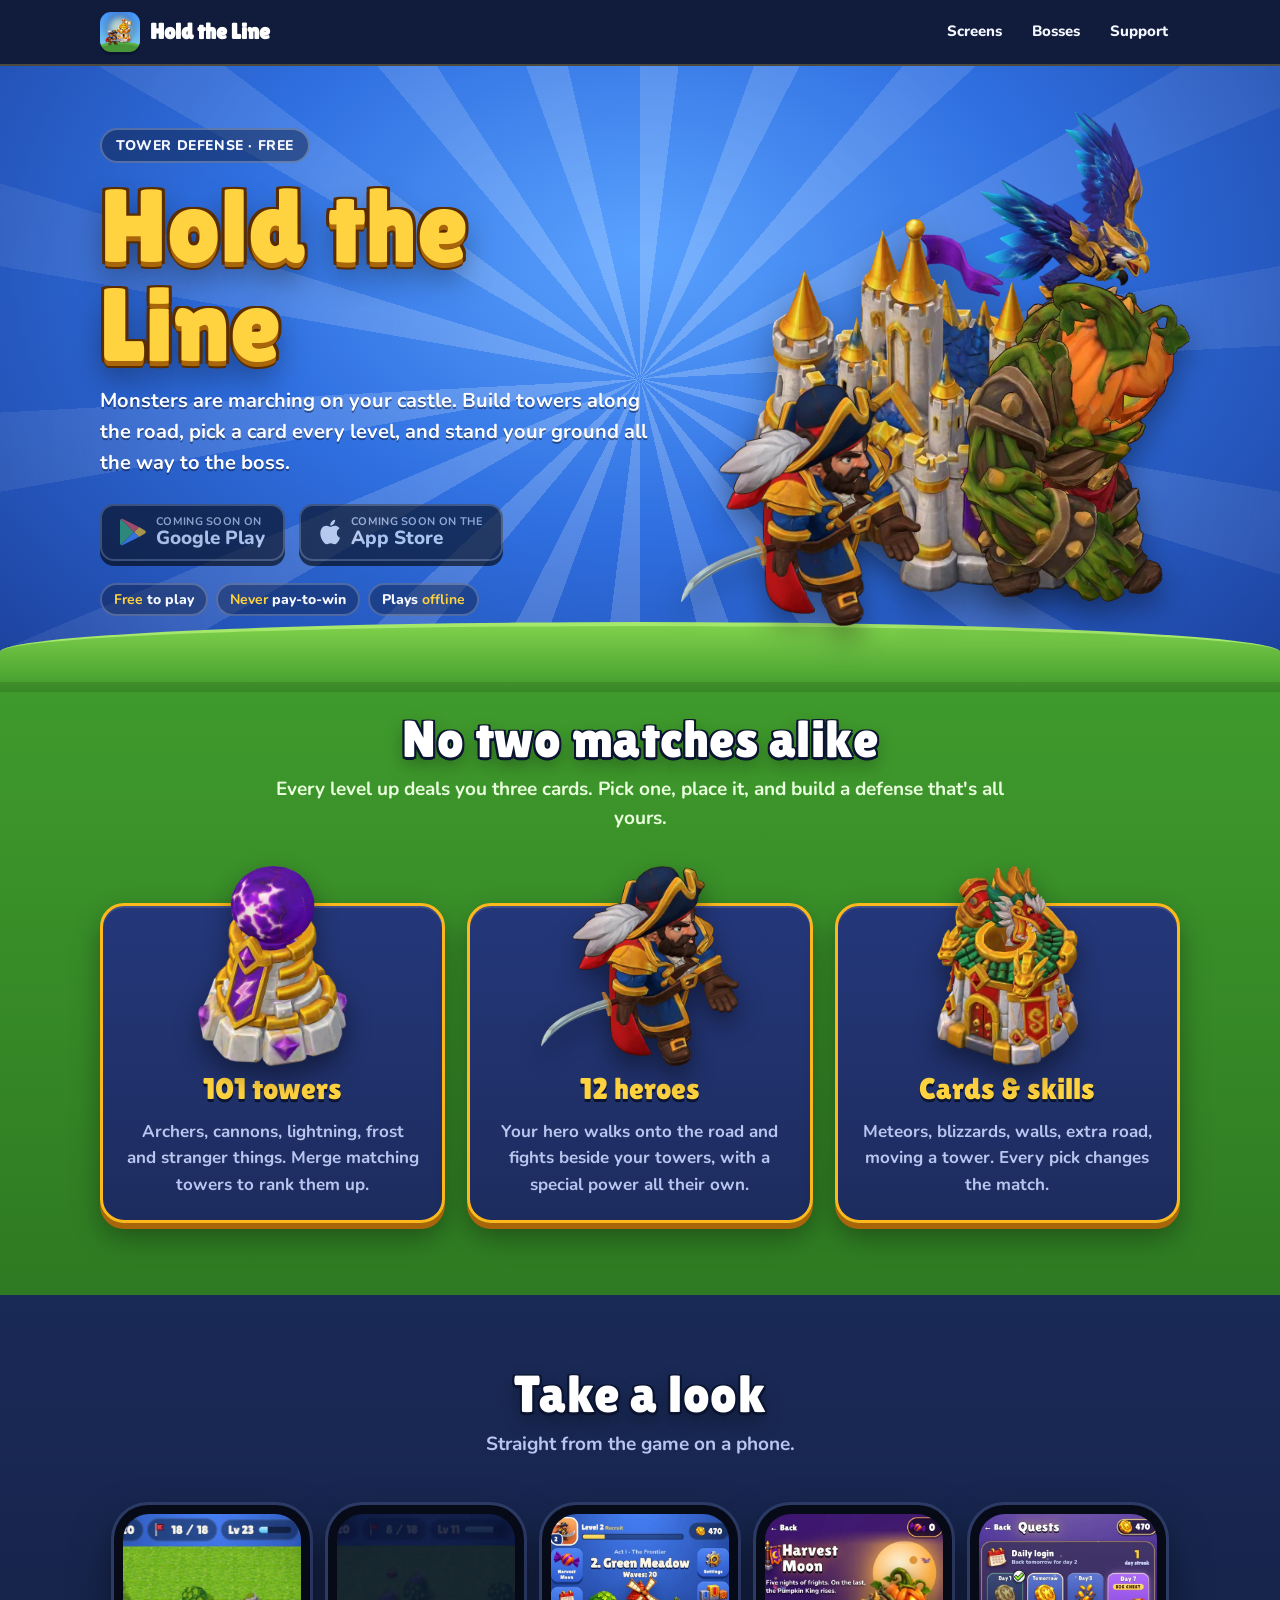
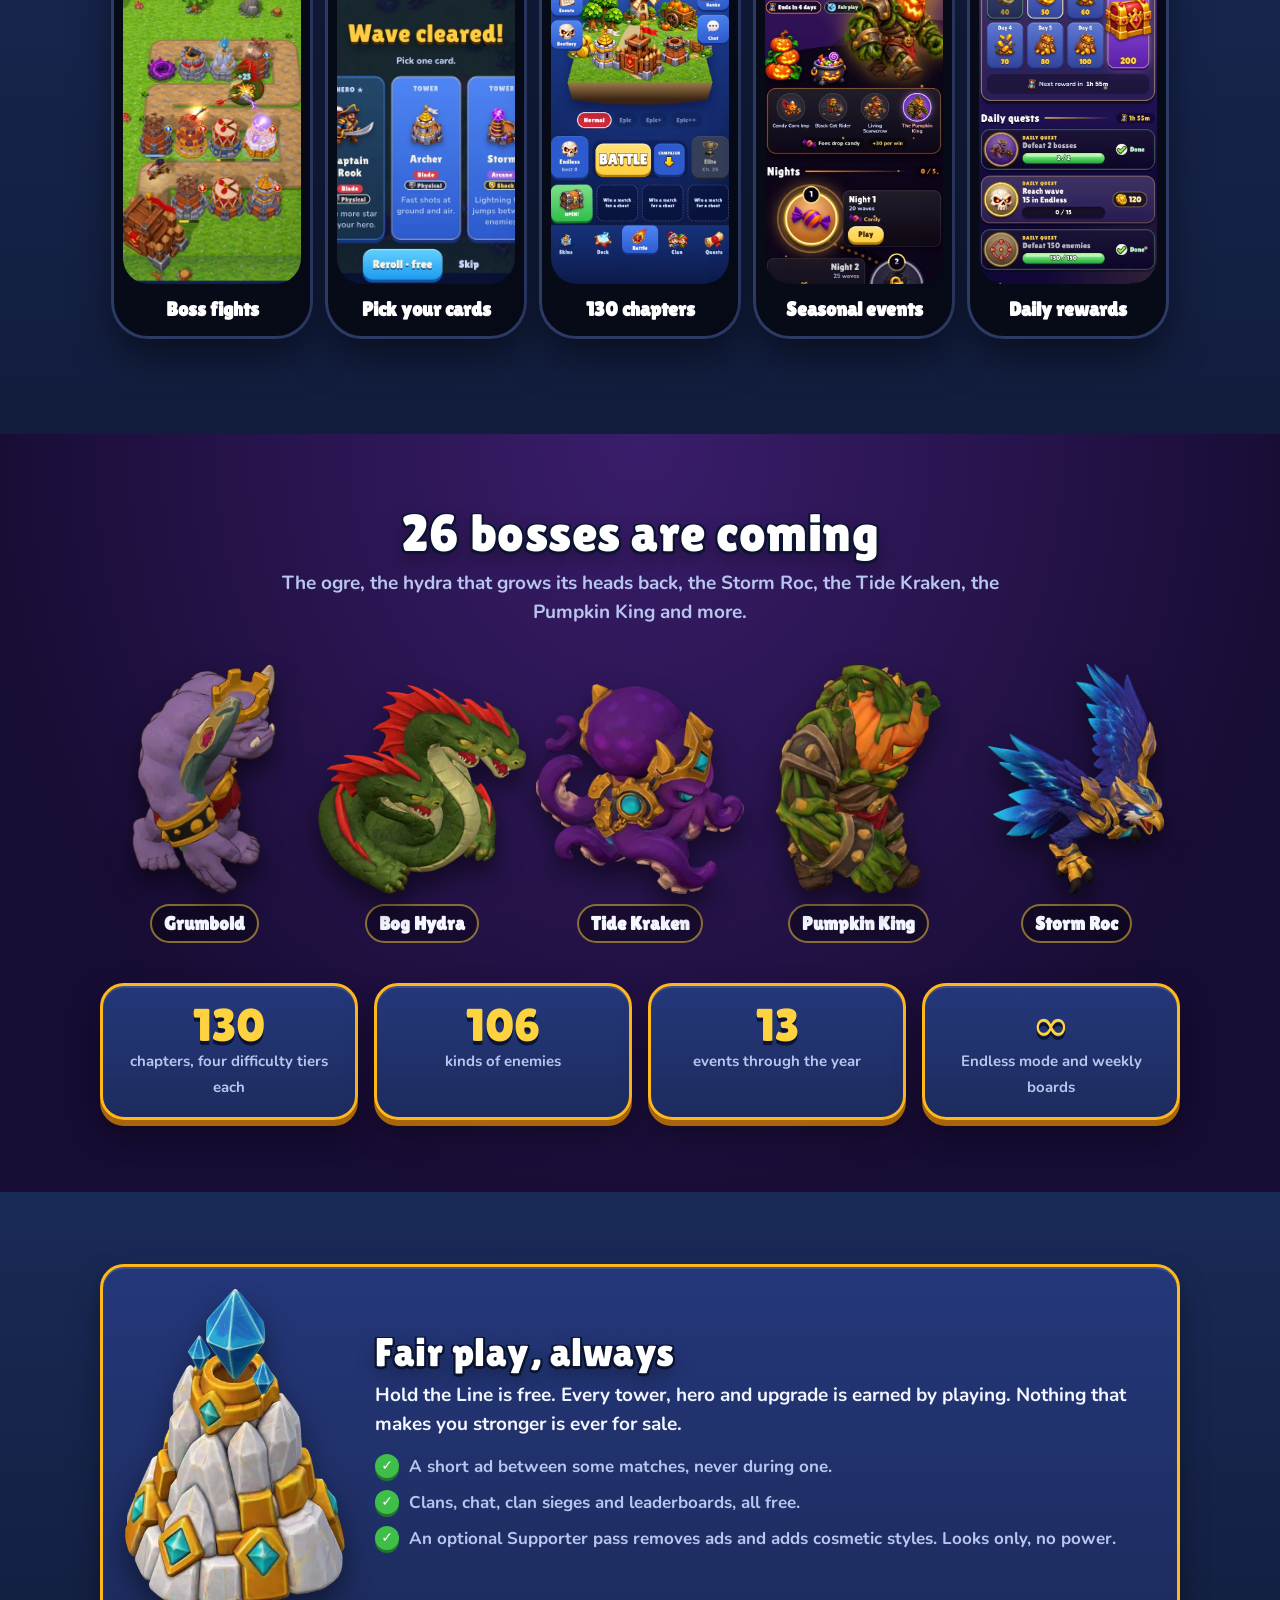
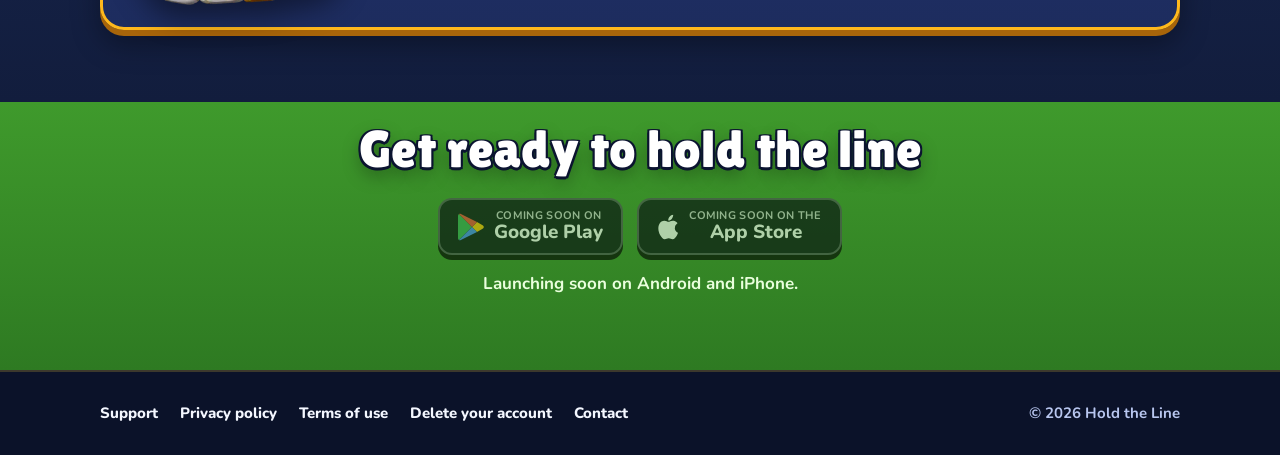
==== commit d7947e8f: "Store badges say Coming soon until the store pages are public Co-Authored-By: Claude Opus 5.5 <norep" ====
--- a/index.html
+++ b/index.html
@@ -36,10 +36,10 @@
       <h1>Hold the Line</h1>
       <p class="lead">Monsters are marching on your castle. Build towers along the road, pick a card every level, and stand your ground all the way to the boss.</p>
       <div class="cta">
-        <a class="store" href="https://play.google.com/store/apps/details?id=app.directgigs.holdtheline">
+        <span class="store soon" title="Coming soon">
           <svg width="26" height="28" viewBox="0 0 26 28" aria-hidden="true"><path fill="#34A853" d="M1 1l13 13L1 27c-.6-.3-1-1-1-1.8V2.8C0 2 .4 1.3 1 1z"/><path fill="#FBBC04" d="M19 9l-5 5 5 5 5.6-3.2c1.6-.9 1.6-2.8 0-3.6z"/><path fill="#4285F4" d="M14 14L1 27c.5.3 1.2.3 1.9-.1L19 19z"/><path fill="#EA4335" d="M14 14L19 9 2.9 1.1C2.2.7 1.5.7 1 1z"/></svg>
-          <span><small>GET IT ON</small><b>Google Play</b></span>
-        </a>
+          <span><small>COMING SOON ON</small><b>Google Play</b></span>
+        </span>
         <span class="store soon" title="Coming soon">
           <svg width="22" height="26" viewBox="0 0 384 470" aria-hidden="true"><path fill="#fff" d="M318 250c-1-56 46-83 48-84-26-38-67-44-81-44-35-3-67 20-85 20-17 0-44-20-73-19-37 1-72 22-91 56-39 68-10 168 28 223 18 27 40 57 69 56 28-1 38-18 72-18 33 0 43 18 72 17 30 0 49-27 67-54 21-31 30-61 30-62-1 0-58-22-59-87zM262 85c15-19 26-44 23-70-22 1-49 15-65 34-14 16-27 43-23 68 25 2 50-13 65-32z"/></svg>
           <span><small>COMING SOON ON THE</small><b>App Store</b></span>
@@ -144,10 +144,19 @@
 
 <section class="band grass final">
   <div class="wrap">
-    <h2 class="g">Ready to hold the line?</h2>
+    <h2 class="g">Get ready to hold the line</h2>
     <div class="cta">
-      <a class="btn" href="https://play.google.com/store/apps/details?id=app.directgigs.holdtheline">Play free on Android</a>
+      <!-- Store badges: "Coming soon" until each store page is public. -->
+      <span class="store soon" title="Coming soon">
+          <svg width="26" height="28" viewBox="0 0 26 28" aria-hidden="true"><path fill="#34A853" d="M1 1l13 13L1 27c-.6-.3-1-1-1-1.8V2.8C0 2 .4 1.3 1 1z"/><path fill="#FBBC04" d="M19 9l-5 5 5 5 5.6-3.2c1.6-.9 1.6-2.8 0-3.6z"/><path fill="#4285F4" d="M14 14L1 27c.5.3 1.2.3 1.9-.1L19 19z"/><path fill="#EA4335" d="M14 14L19 9 2.9 1.1C2.2.7 1.5.7 1 1z"/></svg>
+          <span><small>COMING SOON ON</small><b>Google Play</b></span>
+        </span>
+      <span class="store soon" title="Coming soon">
+          <svg width="22" height="26" viewBox="0 0 384 470" aria-hidden="true"><path fill="#fff" d="M318 250c-1-56 46-83 48-84-26-38-67-44-81-44-35-3-67 20-85 20-17 0-44-20-73-19-37 1-72 22-91 56-39 68-10 168 28 223 18 27 40 57 69 56 28-1 38-18 72-18 33 0 43 18 72 17 30 0 49-27 67-54 21-31 30-61 30-62-1 0-58-22-59-87zM262 85c15-19 26-44 23-70-22 1-49 15-65 34-14 16-27 43-23 68 25 2 50-13 65-32z"/></svg>
+          <span><small>COMING SOON ON THE</small><b>App Store</b></span>
+        </span>
     </div>
+    <p style="margin:16px 0 0;color:#eaffdd">Launching soon on Android and iPhone.</p>
   </div>
 </section>
 
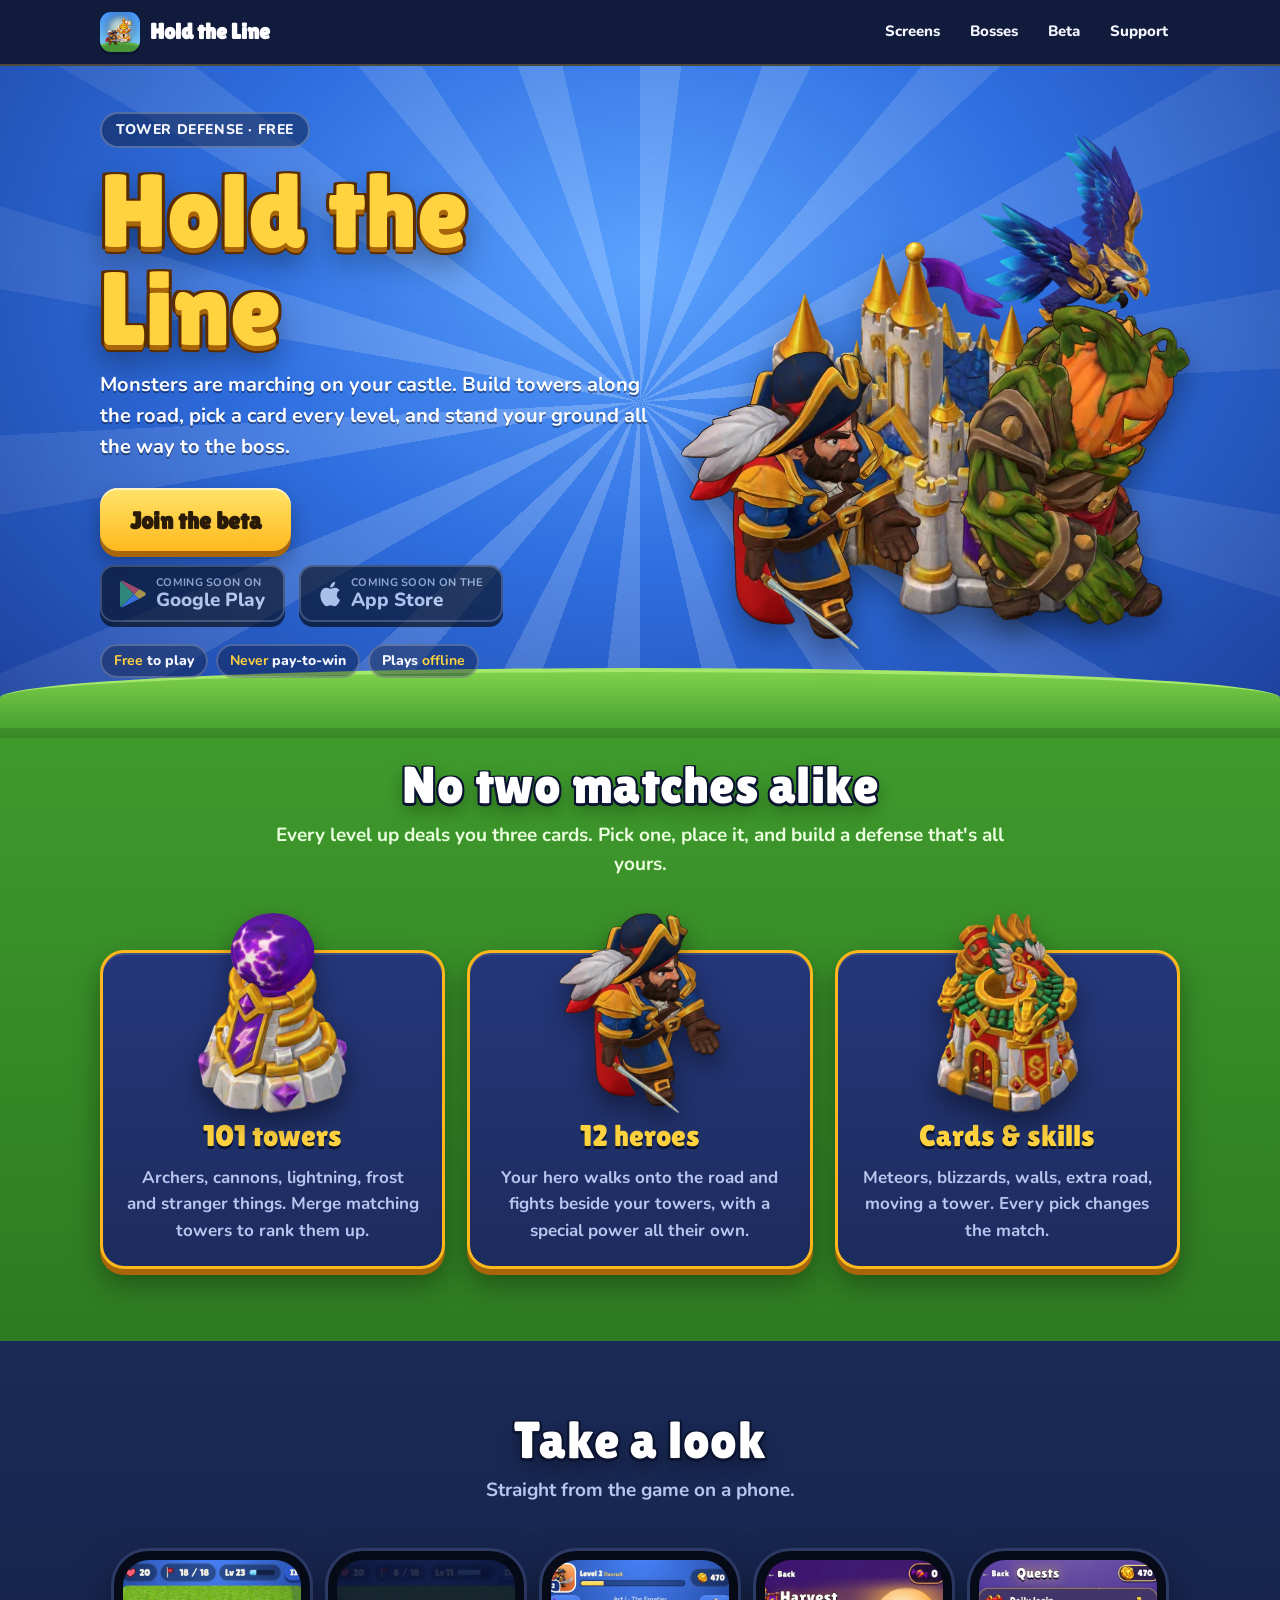
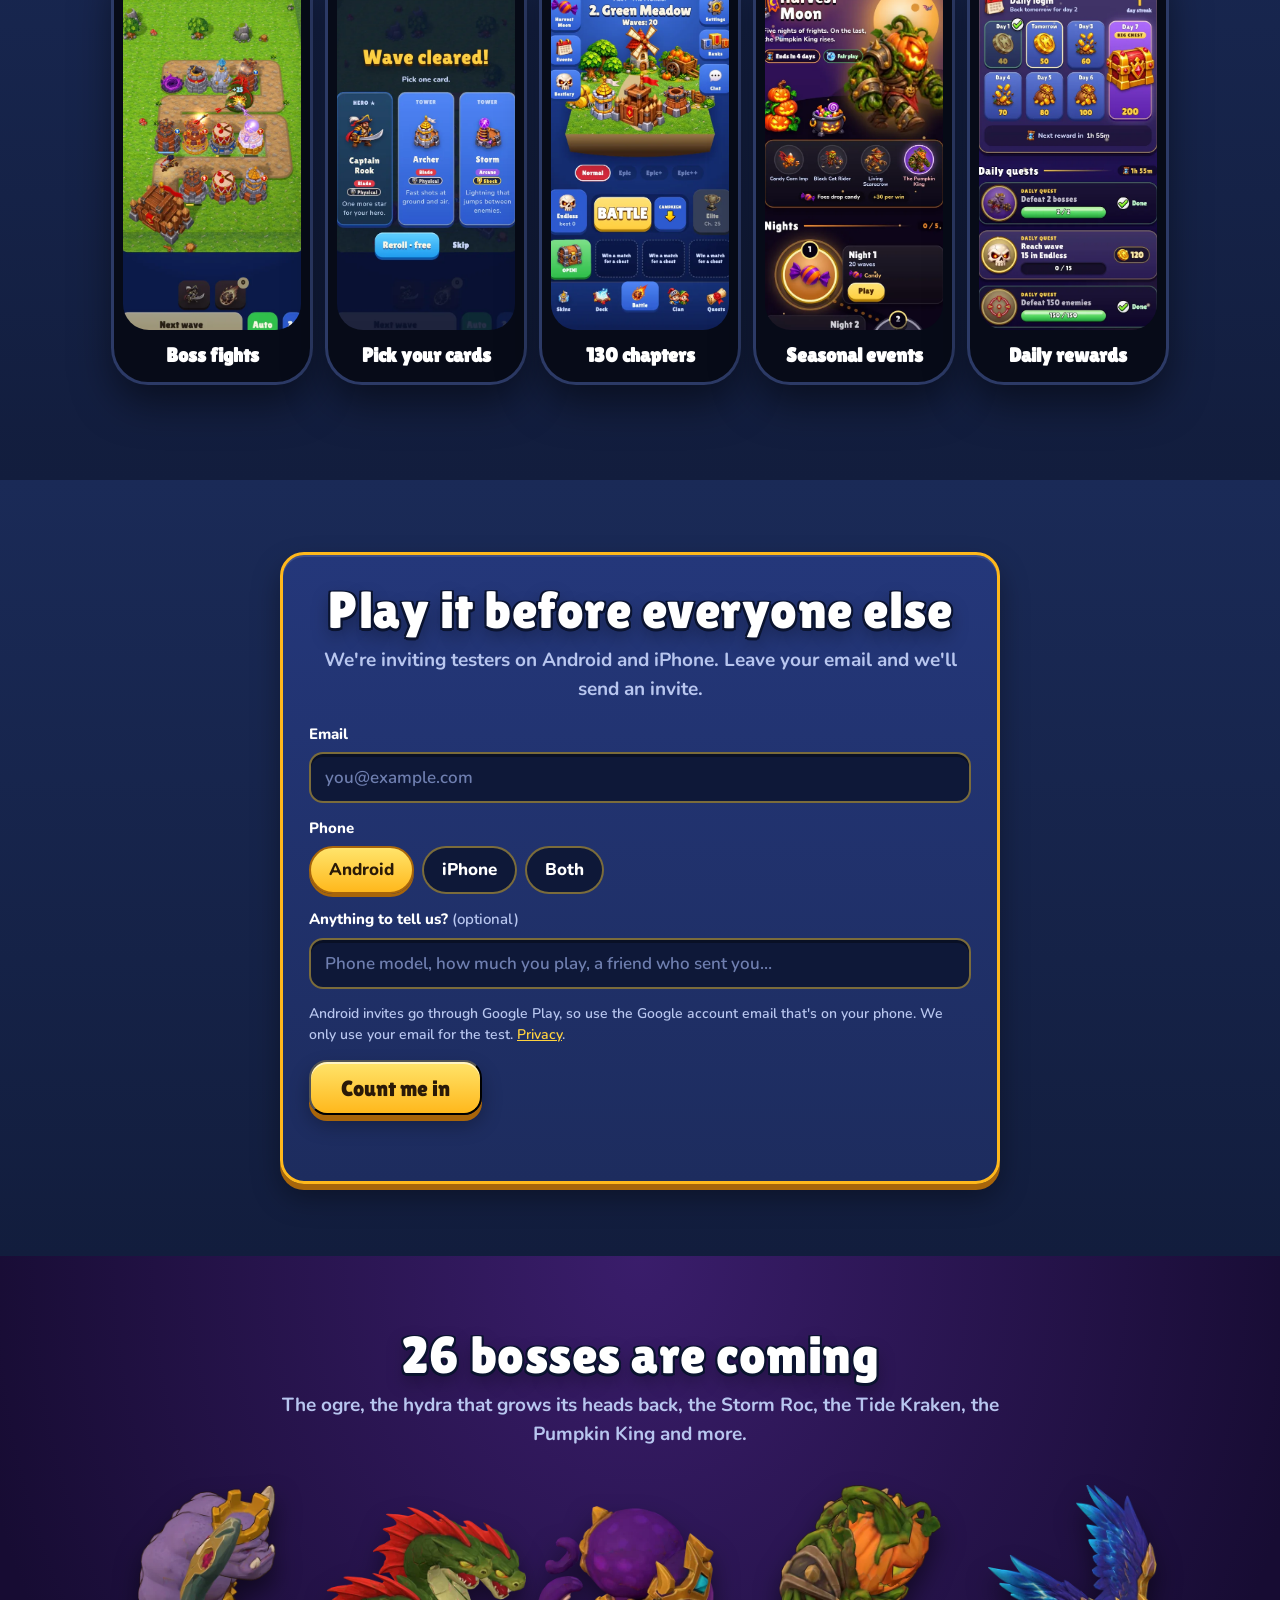
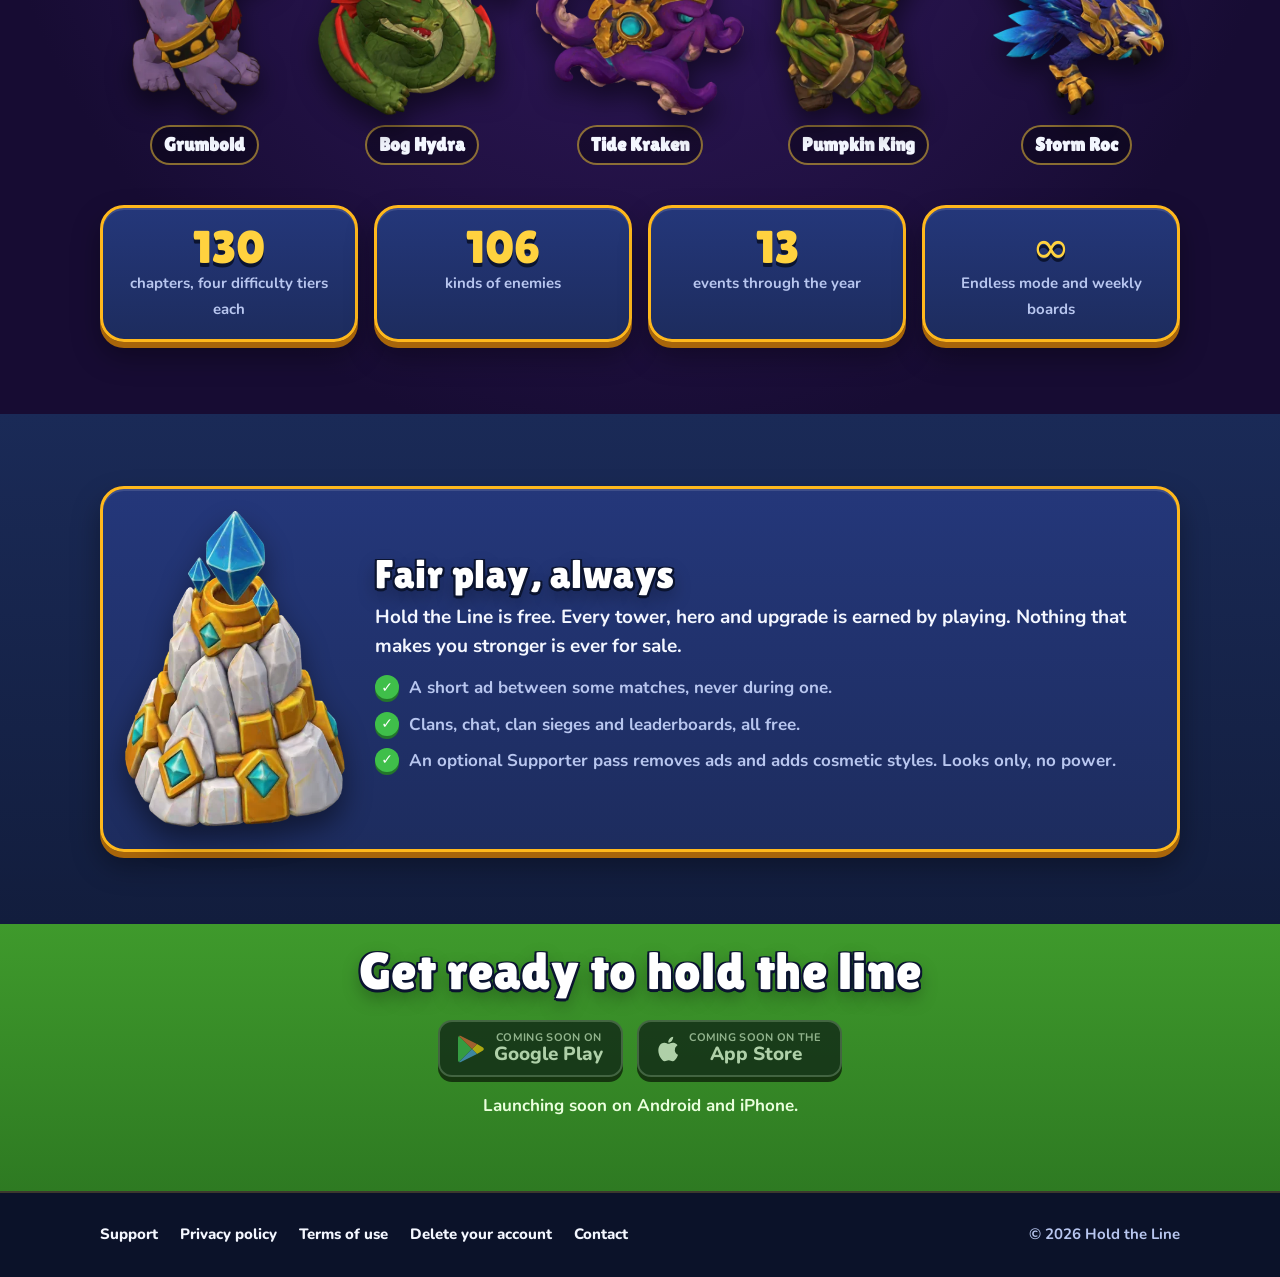
==== commit 15d43f03: "Beta sign-up form: emails go to Supabase's beta_signup(); privacy note Co-Authored-By: Claude Fable " ====
--- a/index.html
+++ b/index.html
@@ -23,6 +23,7 @@
     <nav>
       <a href="#screens" class="hide-sm">Screens</a>
       <a href="#bosses" class="hide-sm">Bosses</a>
+      <a href="#beta">Beta</a>
       <a href="support.html">Support</a>
     </nav>
   </div>
@@ -36,6 +37,9 @@
       <h1>Hold the Line</h1>
       <p class="lead">Monsters are marching on your castle. Build towers along the road, pick a card every level, and stand your ground all the way to the boss.</p>
       <div class="cta">
+        <a class="btn" href="#beta">Join the beta</a>
+      </div>
+      <div class="cta" style="margin-top:14px">
         <span class="store soon" title="Coming soon">
           <svg width="26" height="28" viewBox="0 0 26 28" aria-hidden="true"><path fill="#34A853" d="M1 1l13 13L1 27c-.6-.3-1-1-1-1.8V2.8C0 2 .4 1.3 1 1z"/><path fill="#FBBC04" d="M19 9l-5 5 5 5 5.6-3.2c1.6-.9 1.6-2.8 0-3.6z"/><path fill="#4285F4" d="M14 14L1 27c.5.3 1.2.3 1.9-.1L19 19z"/><path fill="#EA4335" d="M14 14L19 9 2.9 1.1C2.2.7 1.5.7 1 1z"/></svg>
           <span><small>COMING SOON ON</small><b>Google Play</b></span>
@@ -99,6 +103,32 @@
       <figure class="phone"><img src="img/shots/menu.webp" alt="The main menu with the Green Meadow chapter" loading="lazy"><figcaption>130 chapters</figcaption></figure>
       <figure class="phone"><img src="img/shots/event.webp" alt="The Harvest Moon event" loading="lazy"><figcaption>Seasonal events</figcaption></figure>
       <figure class="phone"><img src="img/shots/quests.webp" alt="Daily login rewards and quests" loading="lazy"><figcaption>Daily rewards</figcaption></figure>
+    </div>
+  </div>
+</section>
+
+<section class="band deep" id="beta">
+  <div class="wrap">
+    <div class="panel beta">
+      <div class="head" style="margin-bottom:18px">
+        <h2 class="g">Play it before everyone else</h2>
+        <p>We're inviting testers on Android and iPhone. Leave your email and we'll send an invite.</p>
+      </div>
+      <form id="beta-form" novalidate>
+        <label class="field"><span>Email</span><input type="email" name="email" required autocomplete="email" placeholder="you@example.com"></label>
+        <div class="field"><span>Phone</span>
+          <div class="segs" role="radiogroup">
+            <label><input type="radio" name="platform" value="android" checked><b>Android</b></label>
+            <label><input type="radio" name="platform" value="ios"><b>iPhone</b></label>
+            <label><input type="radio" name="platform" value="both"><b>Both</b></label>
+          </div>
+        </div>
+        <label class="field"><span>Anything to tell us? <em>(optional)</em></span><input type="text" name="note" maxlength="200" placeholder="Phone model, how much you play, a friend who sent you…"></label>
+        <input type="text" name="website" tabindex="-1" autocomplete="off" class="hp" aria-hidden="true">
+        <p class="fine">Android invites go through Google Play, so use the Google account email that's on your phone. We only use your email for the test. <a href="privacy.html">Privacy</a>.</p>
+        <button class="btn" type="submit" id="beta-send">Count me in</button>
+        <p class="formmsg" id="beta-msg" role="status" aria-live="polite"></p>
+      </form>
     </div>
   </div>
 </section>
@@ -170,5 +200,32 @@
     <span class="copy">&copy; 2026 Hold the Line</span>
   </div>
 </footer>
+<script>
+// Beta sign-ups go to the game's Supabase project (a write-only function;
+// the publishable key below is meant to be public).
+(function () {
+  var URL = 'https://sylwotwblrbzujphzxsf.supabase.co/rest/v1/rpc/beta_signup';
+  var KEY = 'sb_publishable_Mkt8gyBEcAbcmJpKMEhesw_SqRs825k';
+  var form = document.getElementById('beta-form'), msg = document.getElementById('beta-msg'), btn = document.getElementById('beta-send');
+  if (!form) return;
+  form.addEventListener('submit', function (ev) {
+    ev.preventDefault();
+    var email = form.email.value.trim();
+    if (form.website.value) return; // a bot filled the hidden field
+    if (!/^[^@\s]+@[^@\s]+\.[^@\s]{2,}$/.test(email)) { msg.textContent = 'That email doesn\'t look right.'; msg.className = 'formmsg bad'; return; }
+    btn.disabled = true; msg.textContent = 'Sending…'; msg.className = 'formmsg';
+    fetch(URL, { method: 'POST', headers: { apikey: KEY, 'Content-Type': 'application/json' },
+      body: JSON.stringify({ p_email: email, p_platform: form.platform.value, p_note: form.note.value.trim() || null }) })
+      .then(function (r) { return r.ok ? r.json() : Promise.reject(r.status); })
+      .then(function (res) {
+        if (res === 'ok') { msg.textContent = 'You\'re on the list. Watch your inbox for the invite.'; msg.className = 'formmsg good'; form.reset(); }
+        else if (res === 'bad_email') { msg.textContent = 'That email doesn\'t look right.'; msg.className = 'formmsg bad'; }
+        else { msg.textContent = 'We\'re swamped right now. Try again in a bit.'; msg.className = 'formmsg bad'; }
+      })
+      .catch(function () { msg.textContent = 'Couldn\'t send. Check your connection and try again.'; msg.className = 'formmsg bad'; })
+      .then(function () { btn.disabled = false; });
+  });
+})();
+</script>
 </body>
 </html>
--- a/style.css
+++ b/style.css
@@ -257,3 +257,34 @@
   .top nav a.hide-sm { display: none; }
   footer .copy { margin-left: 0; }
 }
+
+/* ---------- beta sign-up form ---------- */
+.beta { max-width: 720px; margin: 0 auto; padding: 28px 26px; }
+.beta form { display: grid; gap: 14px; }
+.field { display: grid; gap: 6px; }
+.field > span { font-weight: 800; color: #fff; font-size: 15px; }
+.field em { color: var(--muted); font-style: normal; font-weight: 600; }
+.field input[type="email"], .field input[type="text"] {
+  width: 100%; font: 700 17px var(--body); color: #fff; background: #0e1838;
+  border: 2px solid rgba(255, 210, 63, 0.45); border-radius: 14px; padding: 12px 14px; outline: none;
+  box-shadow: inset 0 3px 0 rgba(0, 0, 0, 0.35);
+}
+.field input:focus { border-color: var(--gold); }
+.field input::placeholder { color: #6f7fb0; font-weight: 600; }
+.segs { display: flex; gap: 8px; flex-wrap: wrap; }
+.segs label { cursor: pointer; }
+.segs input { position: absolute; opacity: 0; pointer-events: none; }
+.segs b {
+  display: inline-block; padding: 9px 18px; border-radius: 999px; font-weight: 800; color: #fff;
+  background: #0e1838; border: 2px solid rgba(255, 210, 63, 0.45);
+}
+.segs input:checked + b { background: linear-gradient(#ffe46b, var(--gold-2)); color: var(--ink); border-color: var(--gold-dark); box-shadow: 0 3px 0 var(--gold-dark); }
+.segs input:focus-visible + b { outline: 3px solid #fff; }
+.hp { position: absolute; left: -9999px; width: 1px; height: 1px; opacity: 0; }
+.fine { margin: 0; color: var(--muted); font-size: 14px; font-weight: 600; }
+.beta .btn { justify-self: start; font-size: 22px; }
+.beta .btn:disabled { opacity: 0.6; transform: none; }
+.formmsg { margin: 0; min-height: 1.4em; font-weight: 800; }
+.formmsg.good { color: #8df08a; }
+.formmsg.bad { color: #ff9c9c; }
+@media (max-width: 860px) { .beta .btn { justify-self: stretch; } }
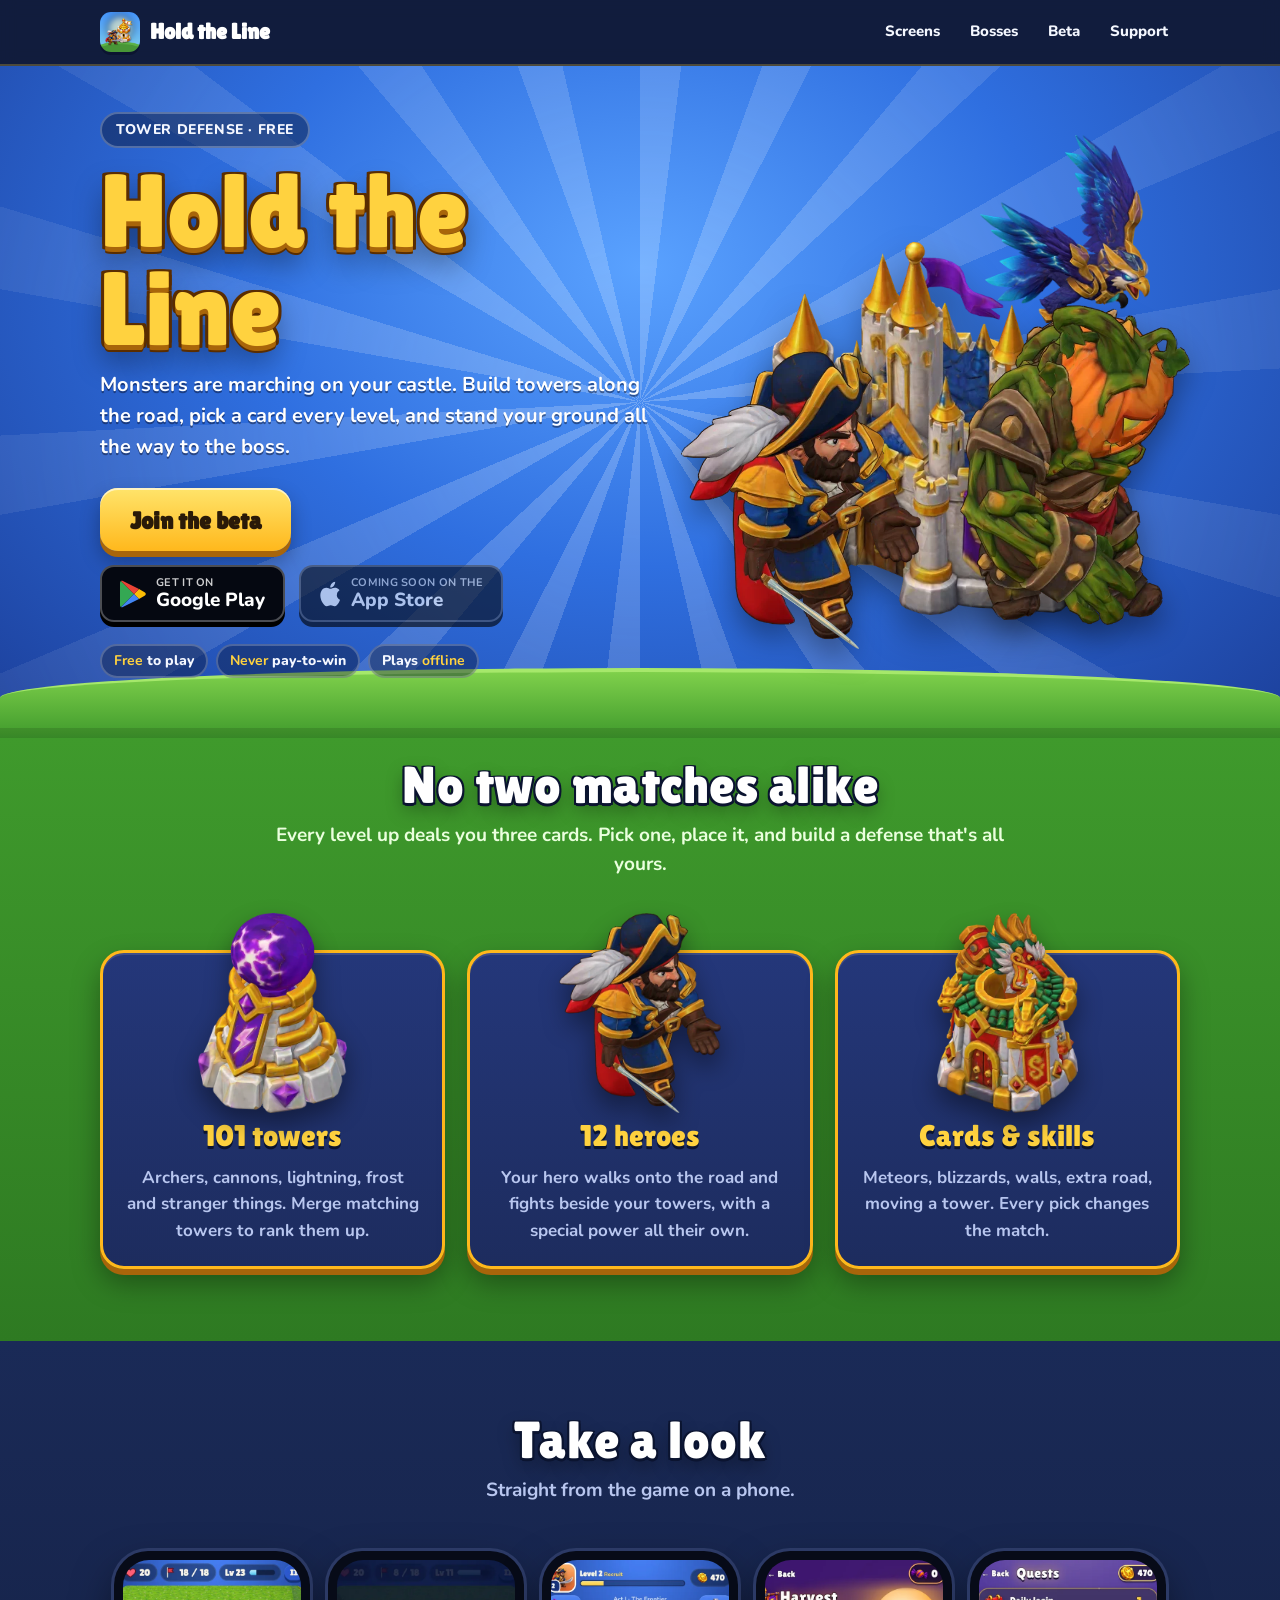
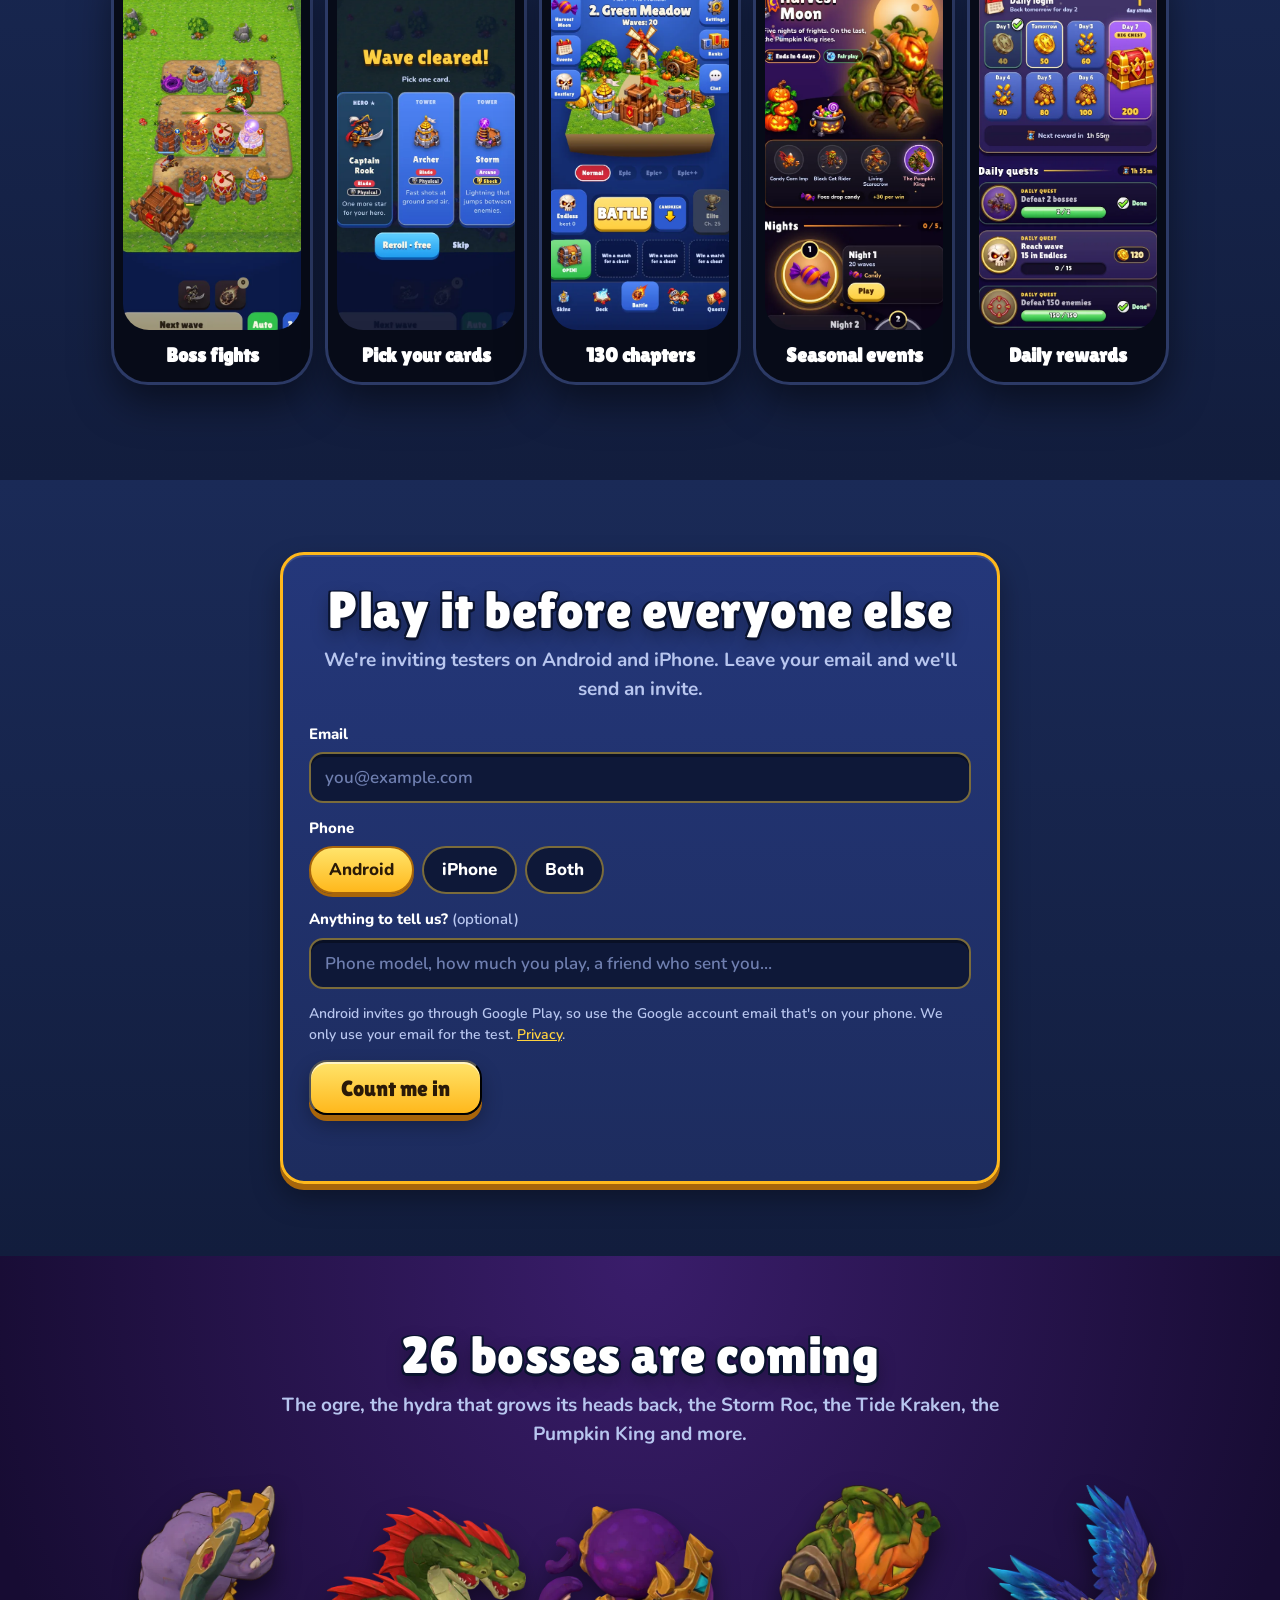
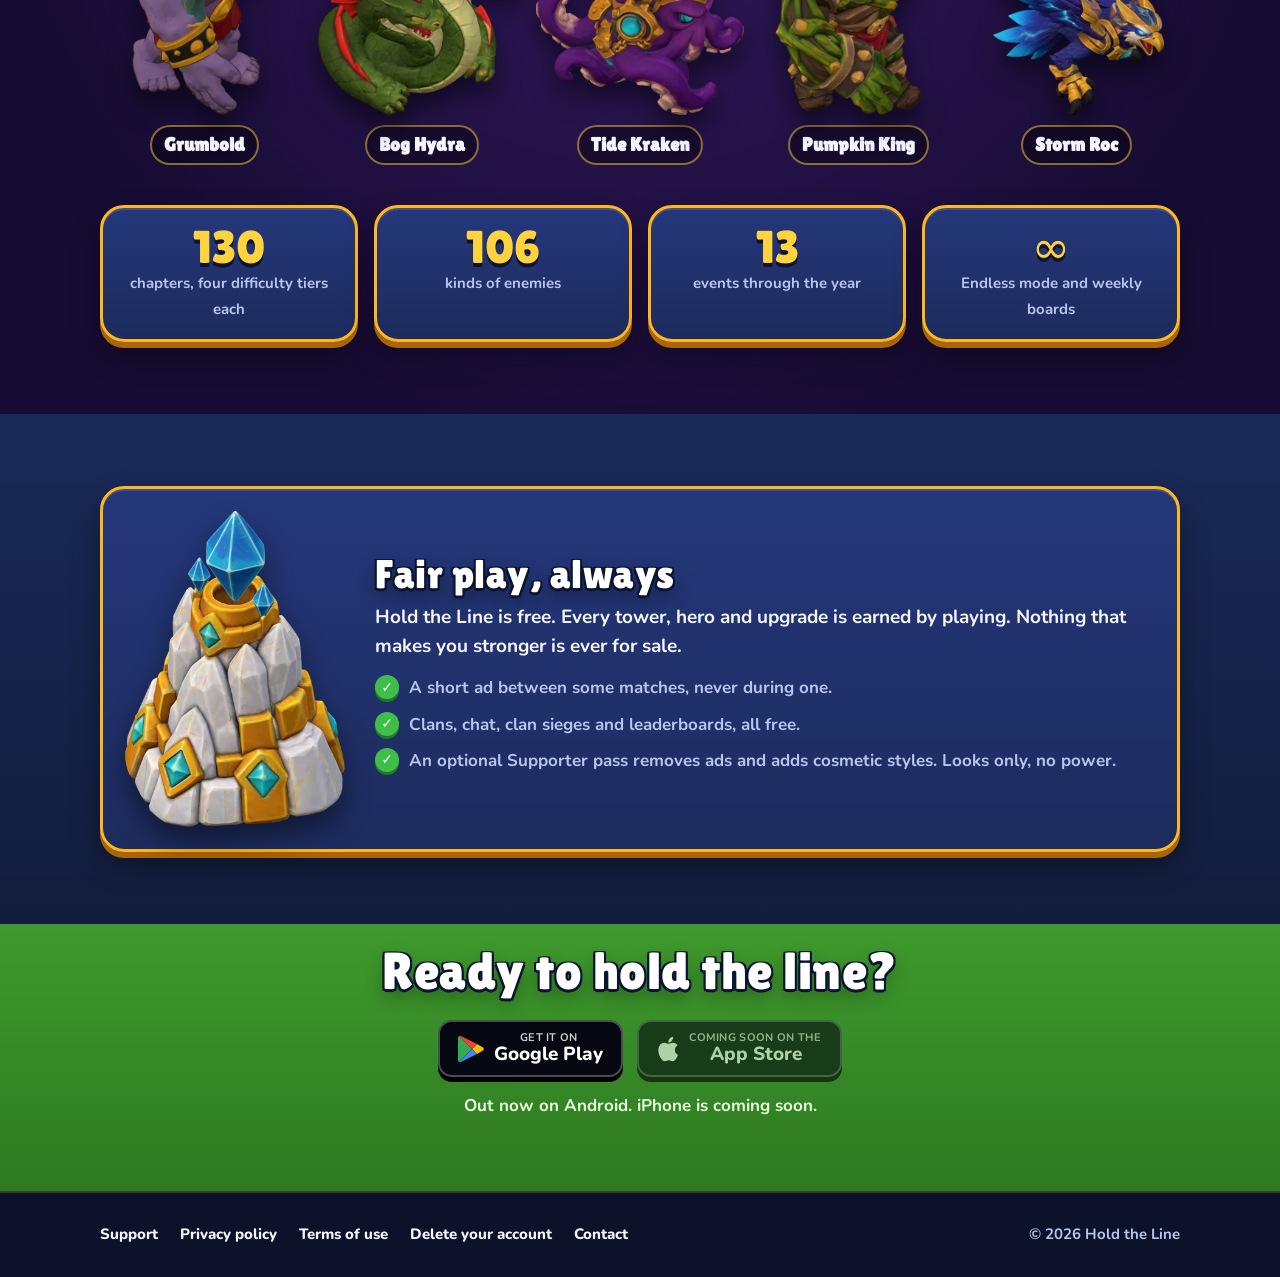
==== commit dc574dd2: "Google Play badges link to the live store page Co-Authored-By: Claude Fable 5.1 <noreply@anthropic.c" ====
--- a/index.html
+++ b/index.html
@@ -40,10 +40,10 @@
         <a class="btn" href="#beta">Join the beta</a>
       </div>
       <div class="cta" style="margin-top:14px">
-        <span class="store soon" title="Coming soon">
+        <a class="store" href="https://play.google.com/store/apps/details?id=app.directgigs.holdtheline">
           <svg width="26" height="28" viewBox="0 0 26 28" aria-hidden="true"><path fill="#34A853" d="M1 1l13 13L1 27c-.6-.3-1-1-1-1.8V2.8C0 2 .4 1.3 1 1z"/><path fill="#FBBC04" d="M19 9l-5 5 5 5 5.6-3.2c1.6-.9 1.6-2.8 0-3.6z"/><path fill="#4285F4" d="M14 14L1 27c.5.3 1.2.3 1.9-.1L19 19z"/><path fill="#EA4335" d="M14 14L19 9 2.9 1.1C2.2.7 1.5.7 1 1z"/></svg>
-          <span><small>COMING SOON ON</small><b>Google Play</b></span>
-        </span>
+          <span><small>GET IT ON</small><b>Google Play</b></span>
+        </a>
         <span class="store soon" title="Coming soon">
           <svg width="22" height="26" viewBox="0 0 384 470" aria-hidden="true"><path fill="#fff" d="M318 250c-1-56 46-83 48-84-26-38-67-44-81-44-35-3-67 20-85 20-17 0-44-20-73-19-37 1-72 22-91 56-39 68-10 168 28 223 18 27 40 57 69 56 28-1 38-18 72-18 33 0 43 18 72 17 30 0 49-27 67-54 21-31 30-61 30-62-1 0-58-22-59-87zM262 85c15-19 26-44 23-70-22 1-49 15-65 34-14 16-27 43-23 68 25 2 50-13 65-32z"/></svg>
           <span><small>COMING SOON ON THE</small><b>App Store</b></span>
@@ -174,19 +174,19 @@
 
 <section class="band grass final">
   <div class="wrap">
-    <h2 class="g">Get ready to hold the line</h2>
+    <h2 class="g">Ready to hold the line?</h2>
     <div class="cta">
       <!-- Store badges: "Coming soon" until each store page is public. -->
-      <span class="store soon" title="Coming soon">
+      <a class="store" href="https://play.google.com/store/apps/details?id=app.directgigs.holdtheline">
           <svg width="26" height="28" viewBox="0 0 26 28" aria-hidden="true"><path fill="#34A853" d="M1 1l13 13L1 27c-.6-.3-1-1-1-1.8V2.8C0 2 .4 1.3 1 1z"/><path fill="#FBBC04" d="M19 9l-5 5 5 5 5.6-3.2c1.6-.9 1.6-2.8 0-3.6z"/><path fill="#4285F4" d="M14 14L1 27c.5.3 1.2.3 1.9-.1L19 19z"/><path fill="#EA4335" d="M14 14L19 9 2.9 1.1C2.2.7 1.5.7 1 1z"/></svg>
-          <span><small>COMING SOON ON</small><b>Google Play</b></span>
-        </span>
+          <span><small>GET IT ON</small><b>Google Play</b></span>
+        </a>
       <span class="store soon" title="Coming soon">
           <svg width="22" height="26" viewBox="0 0 384 470" aria-hidden="true"><path fill="#fff" d="M318 250c-1-56 46-83 48-84-26-38-67-44-81-44-35-3-67 20-85 20-17 0-44-20-73-19-37 1-72 22-91 56-39 68-10 168 28 223 18 27 40 57 69 56 28-1 38-18 72-18 33 0 43 18 72 17 30 0 49-27 67-54 21-31 30-61 30-62-1 0-58-22-59-87zM262 85c15-19 26-44 23-70-22 1-49 15-65 34-14 16-27 43-23 68 25 2 50-13 65-32z"/></svg>
           <span><small>COMING SOON ON THE</small><b>App Store</b></span>
         </span>
     </div>
-    <p style="margin:16px 0 0;color:#eaffdd">Launching soon on Android and iPhone.</p>
+    <p style="margin:16px 0 0;color:#eaffdd">Out now on Android. iPhone is coming soon.</p>
   </div>
 </section>
 
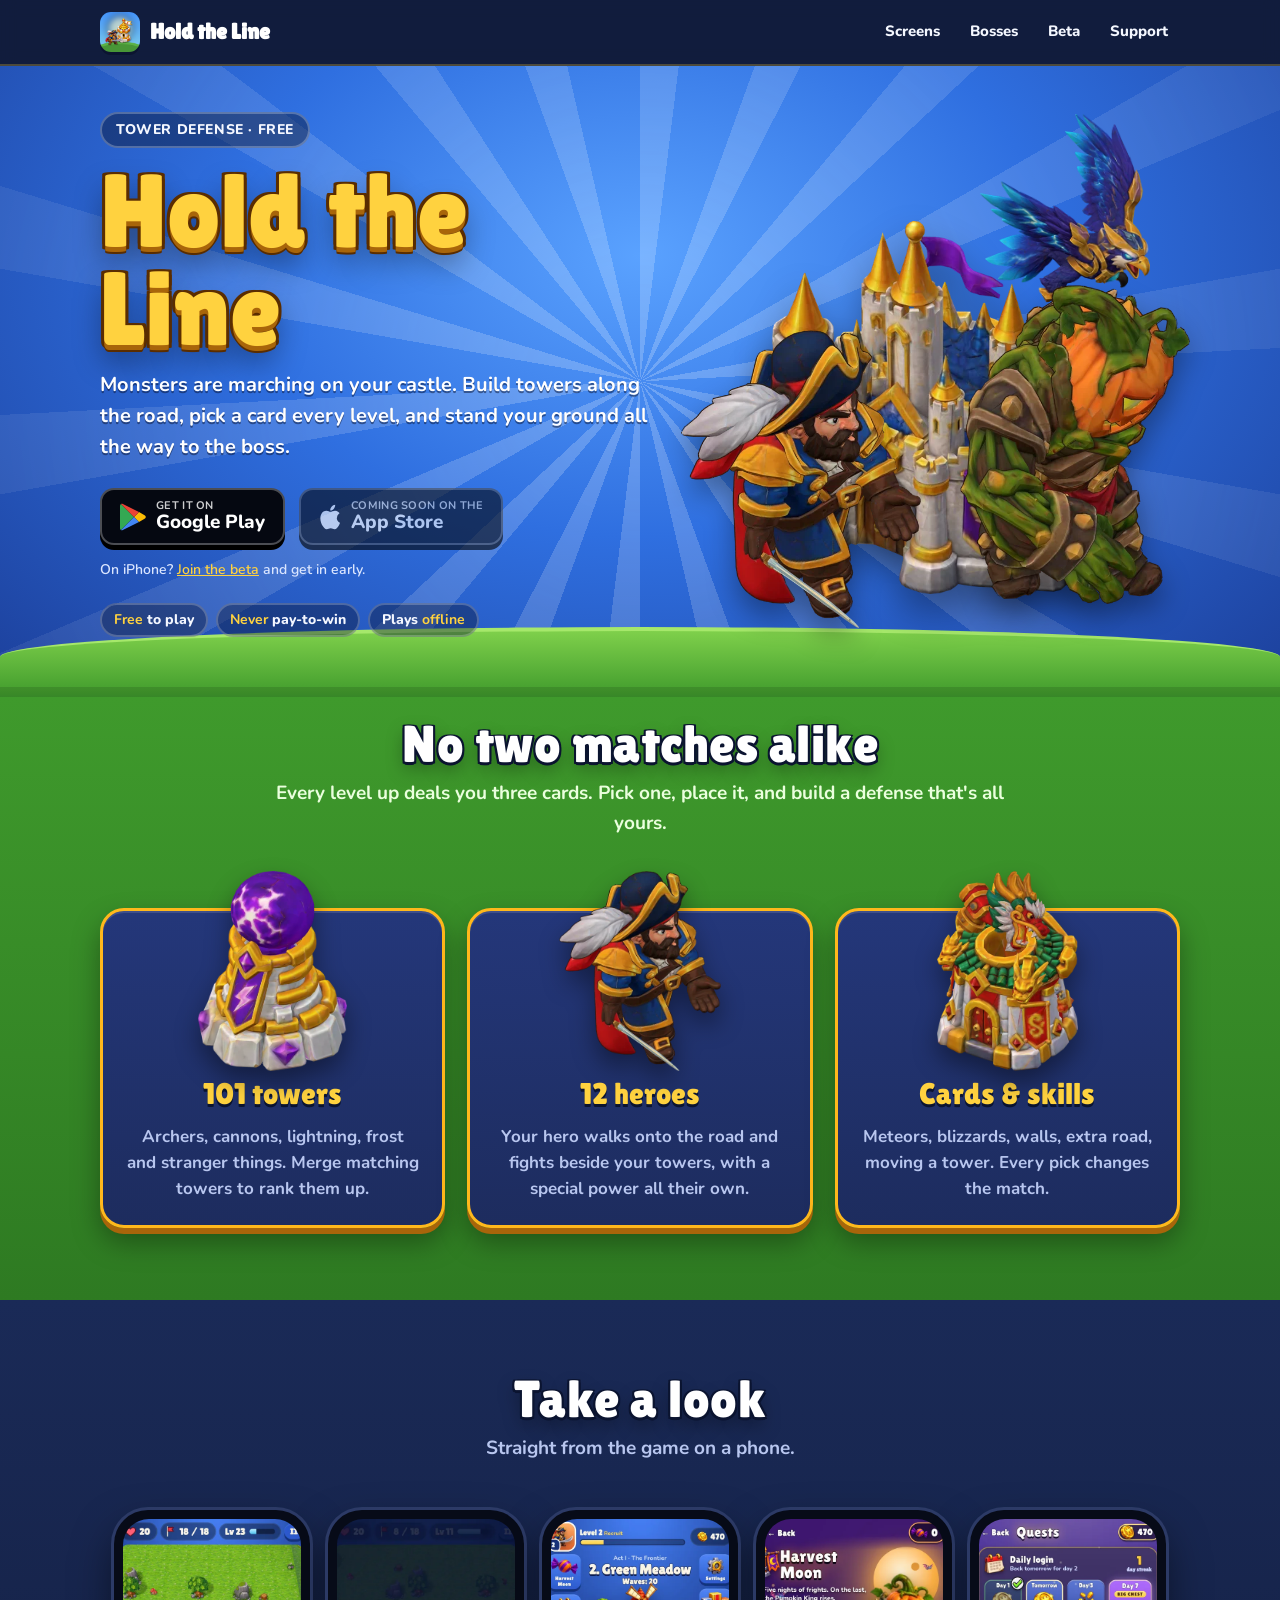
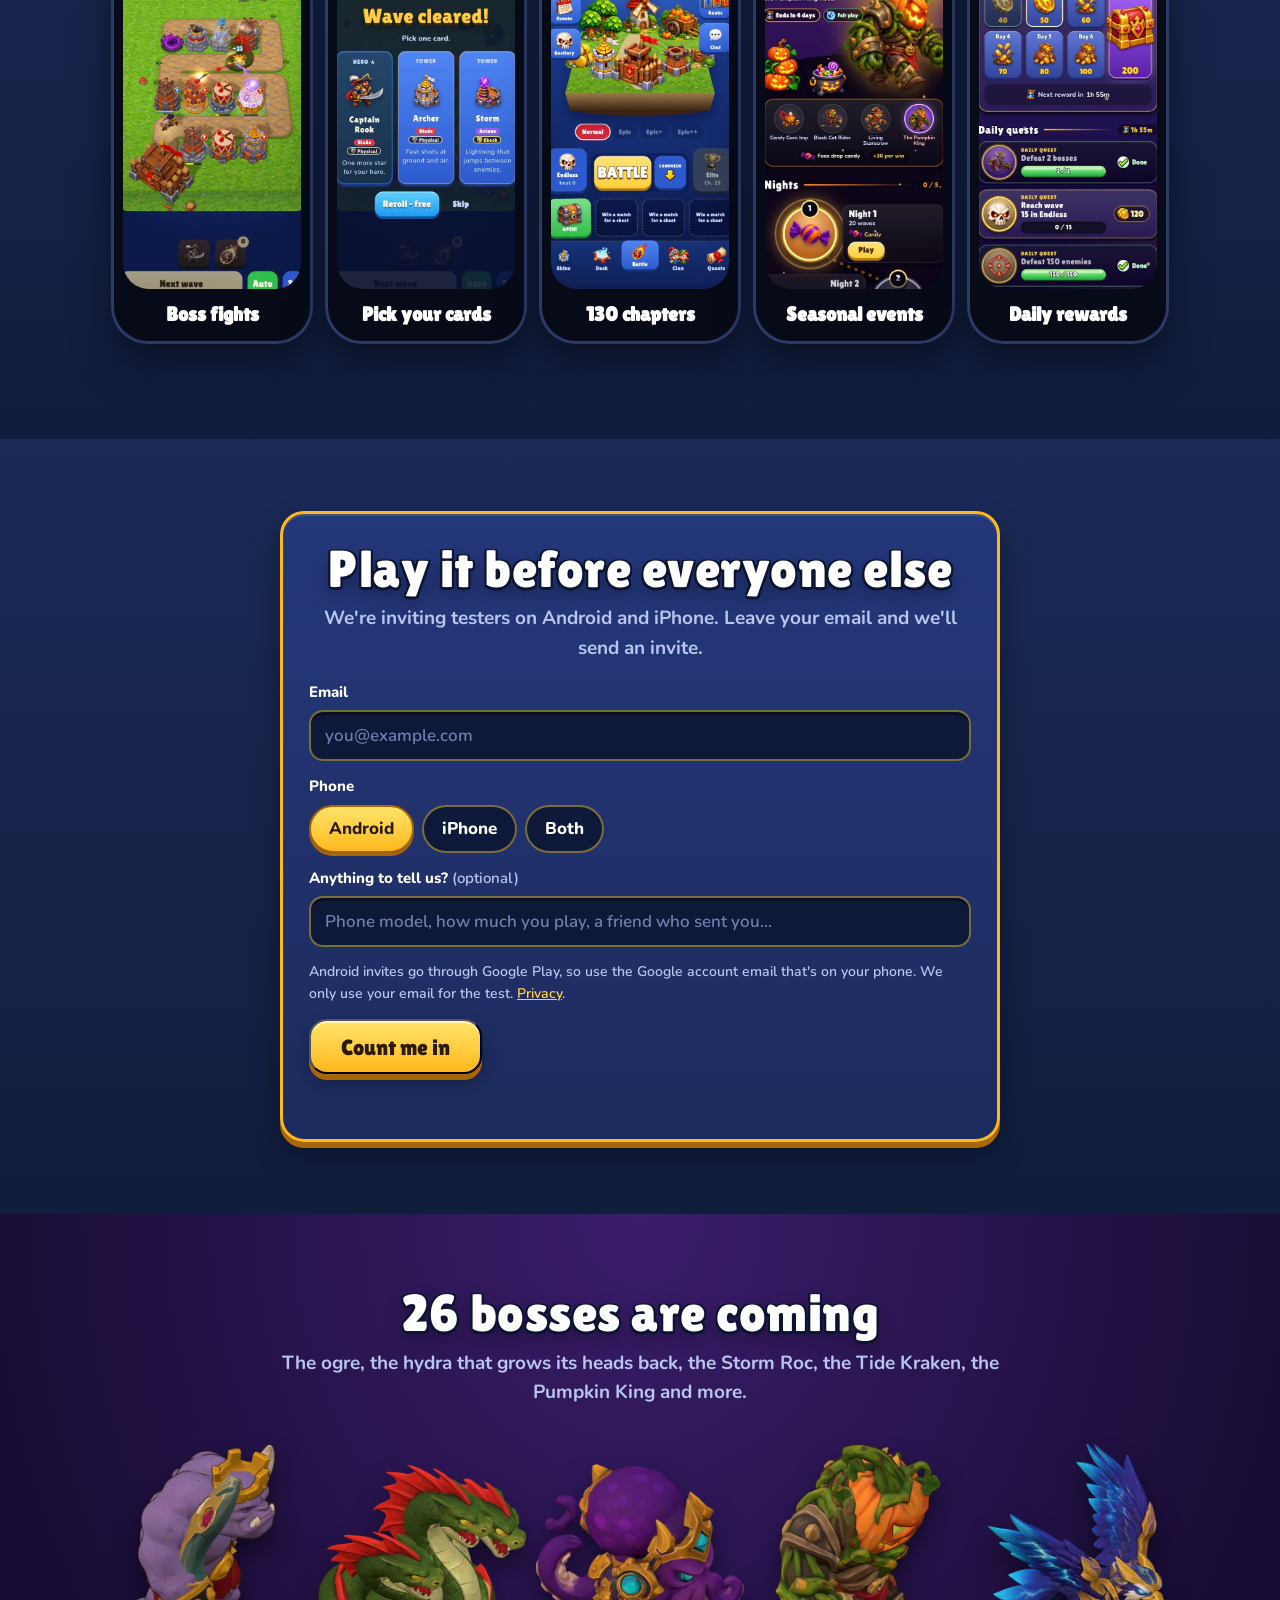
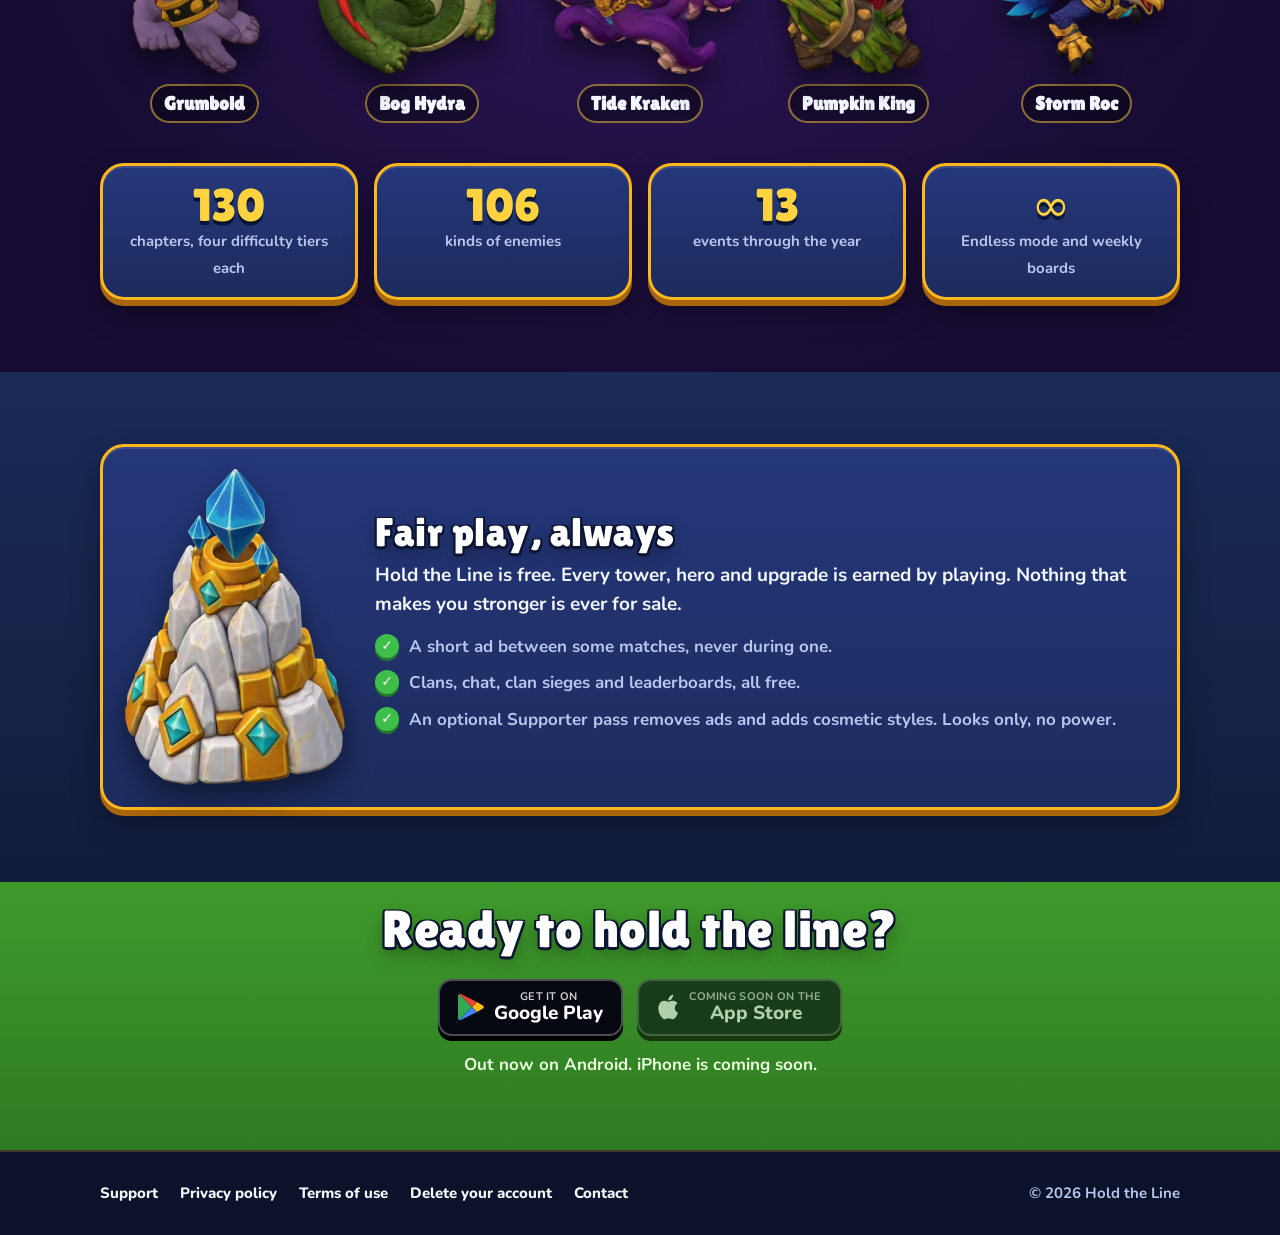
==== commit 678f8b84: "Hero: Get it on Google Play leads now that it's live; beta line for iPhone Co-Authored-By: Claude Fa" ====
--- a/index.html
+++ b/index.html
@@ -37,9 +37,6 @@
       <h1>Hold the Line</h1>
       <p class="lead">Monsters are marching on your castle. Build towers along the road, pick a card every level, and stand your ground all the way to the boss.</p>
       <div class="cta">
-        <a class="btn" href="#beta">Join the beta</a>
-      </div>
-      <div class="cta" style="margin-top:14px">
         <a class="store" href="https://play.google.com/store/apps/details?id=app.directgigs.holdtheline">
           <svg width="26" height="28" viewBox="0 0 26 28" aria-hidden="true"><path fill="#34A853" d="M1 1l13 13L1 27c-.6-.3-1-1-1-1.8V2.8C0 2 .4 1.3 1 1z"/><path fill="#FBBC04" d="M19 9l-5 5 5 5 5.6-3.2c1.6-.9 1.6-2.8 0-3.6z"/><path fill="#4285F4" d="M14 14L1 27c.5.3 1.2.3 1.9-.1L19 19z"/><path fill="#EA4335" d="M14 14L19 9 2.9 1.1C2.2.7 1.5.7 1 1z"/></svg>
           <span><small>GET IT ON</small><b>Google Play</b></span>
@@ -49,6 +46,7 @@
           <span><small>COMING SOON ON THE</small><b>App Store</b></span>
         </span>
       </div>
+      <p class="fine" style="margin:14px 0 0;color:#dbe6ff">On iPhone? <a href="#beta">Join the beta</a> and get in early.</p>
       <div class="chips">
         <span class="chip"><b>Free</b> to play</span>
         <span class="chip"><b>Never</b> pay-to-win</span>
